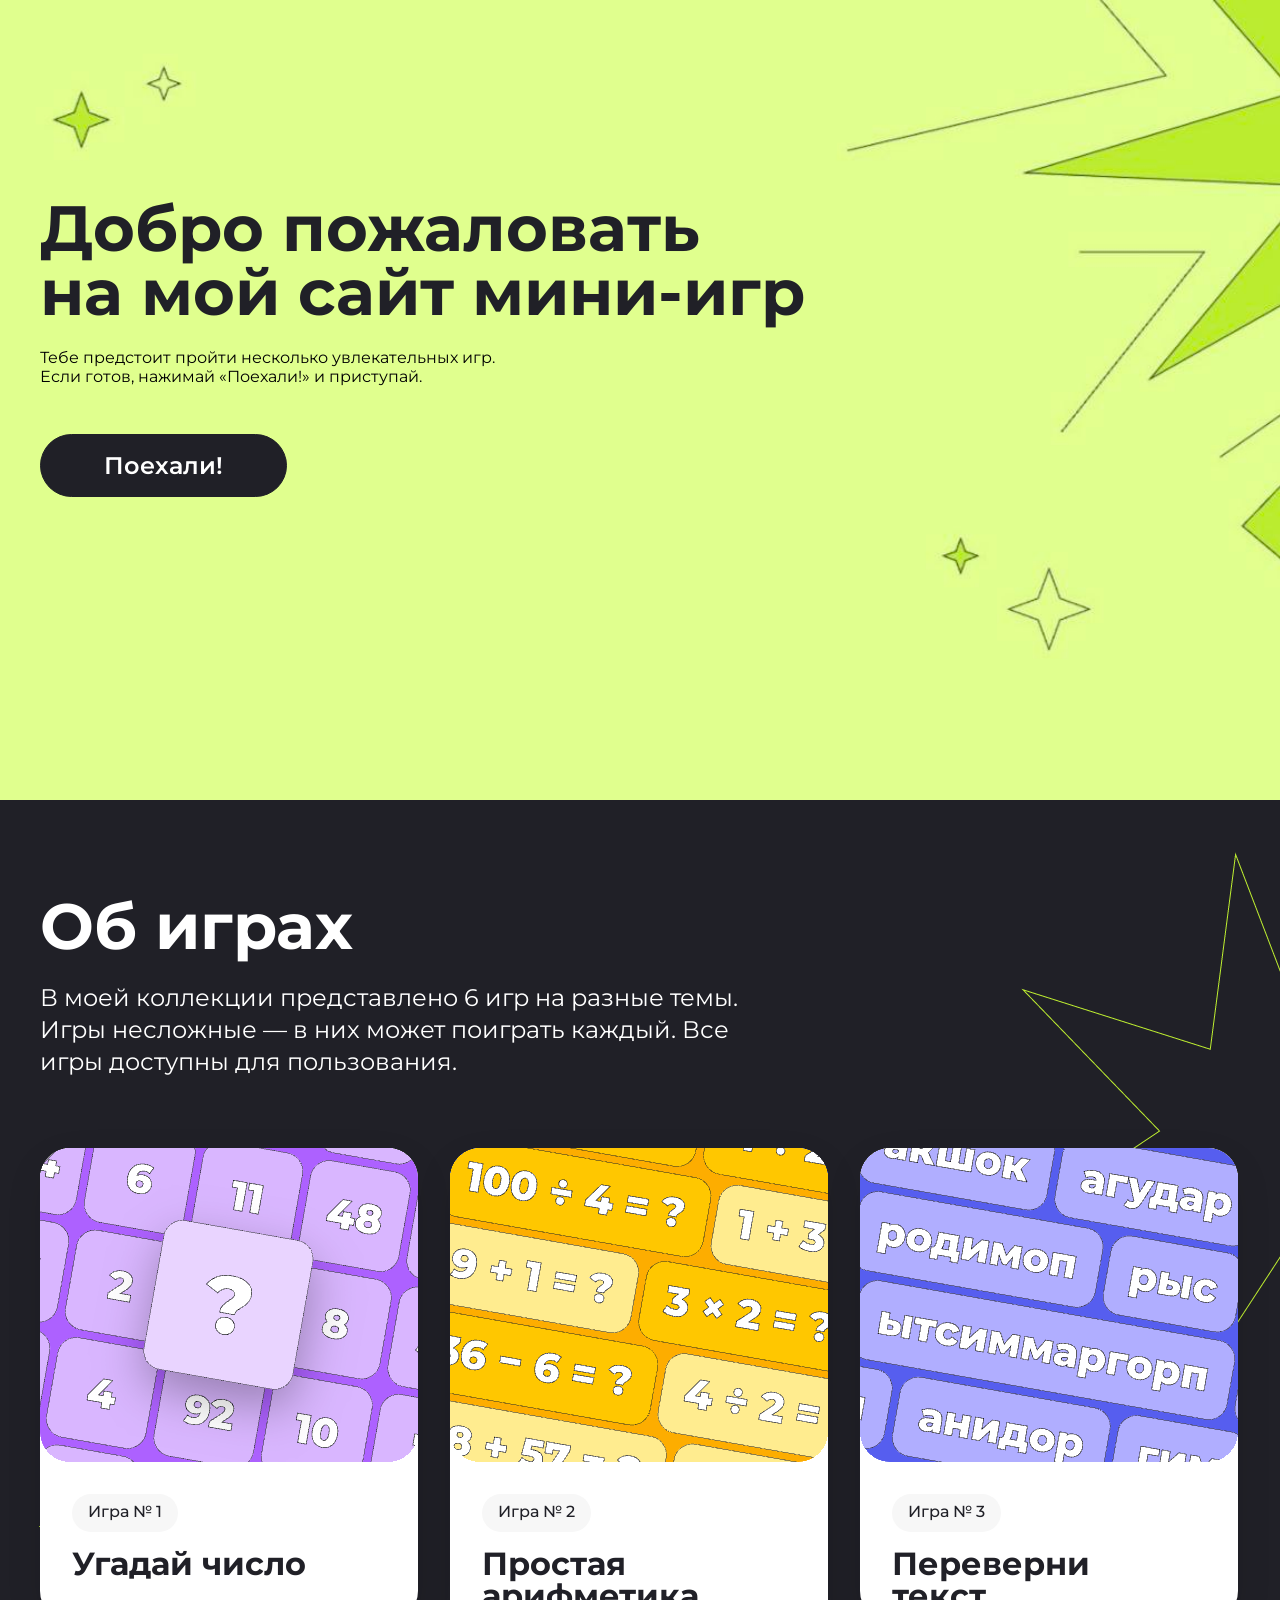
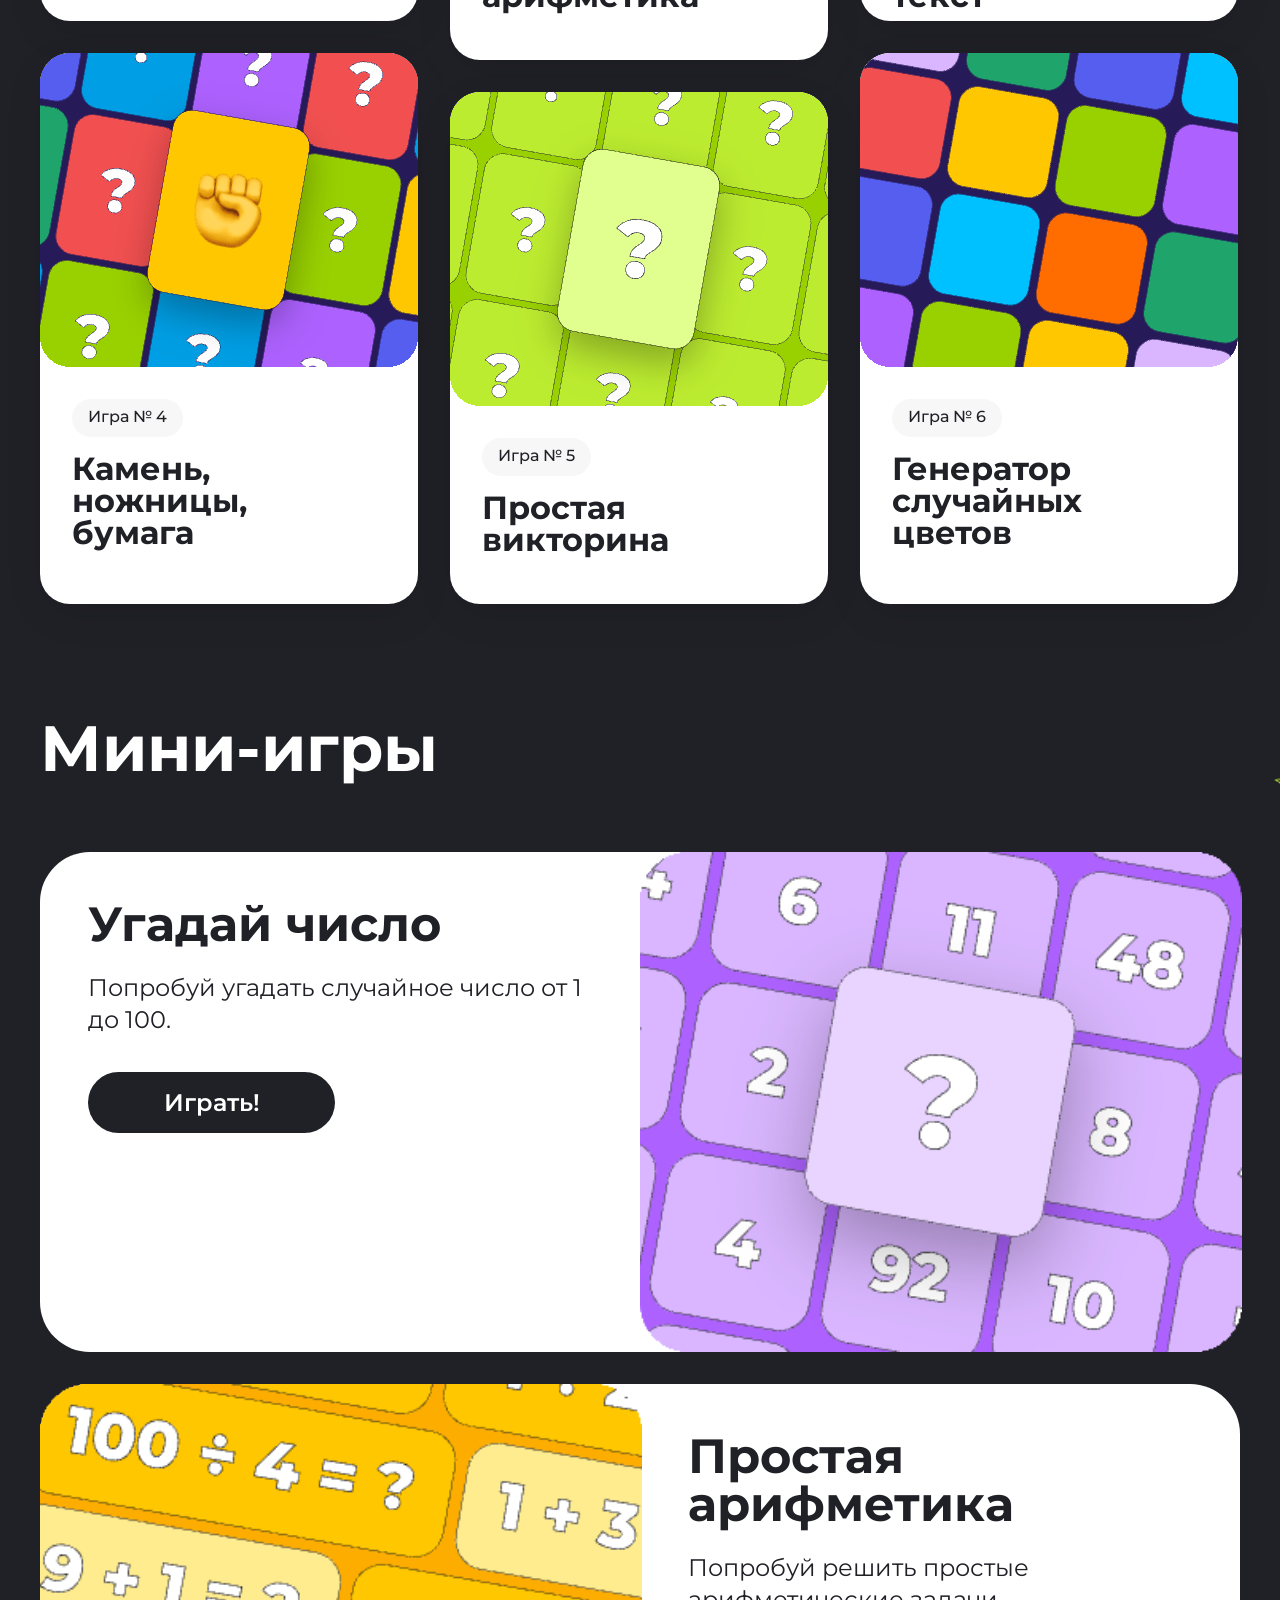
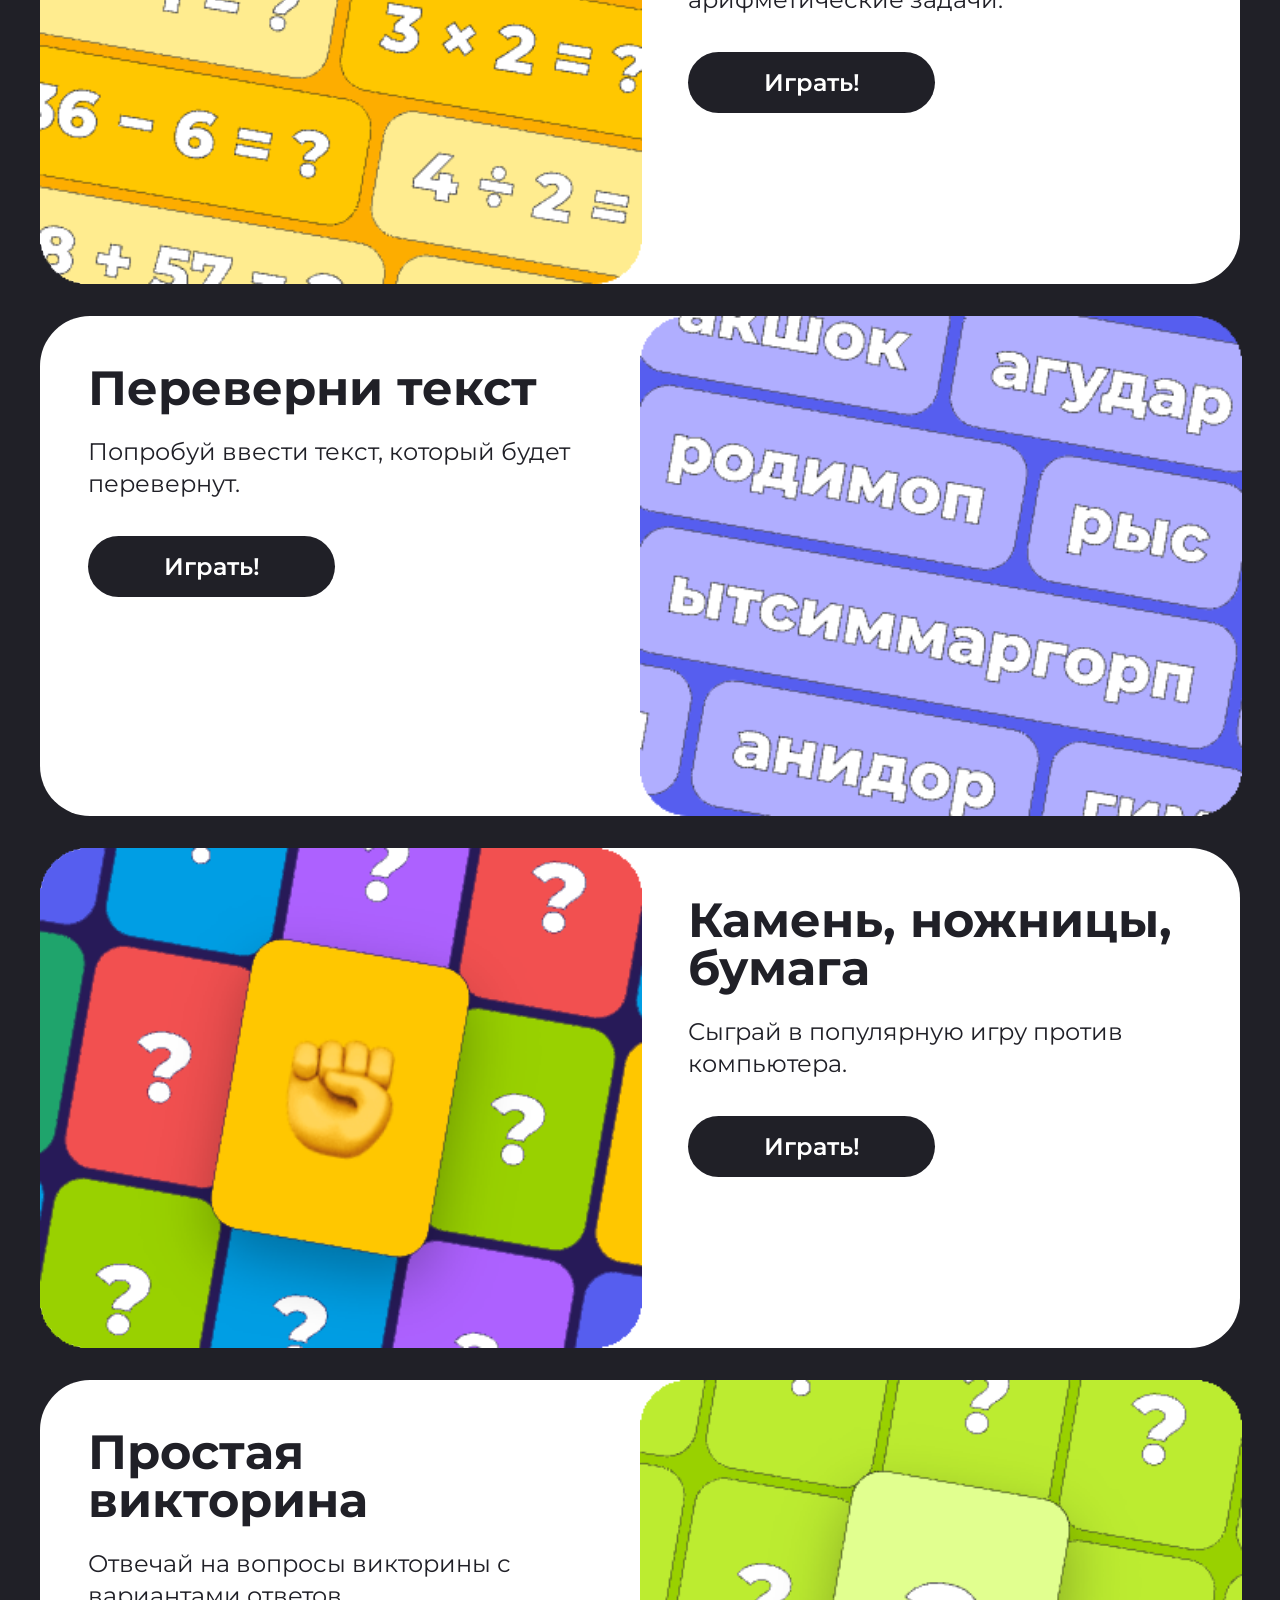
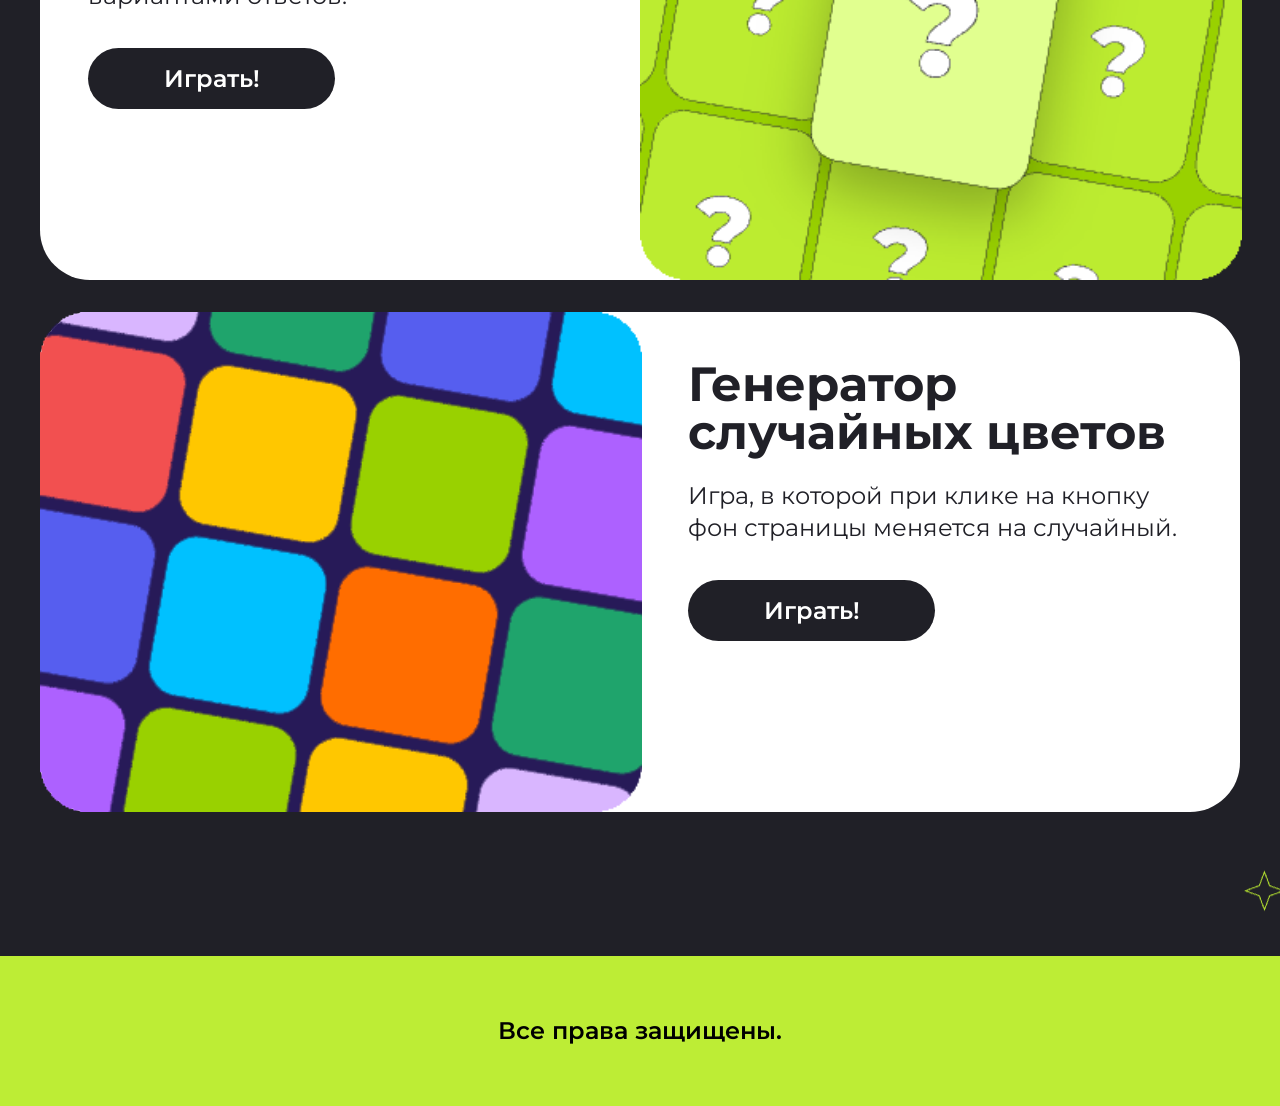
==== index.html @ f70ced98 "bug fix" ====
<!DOCTYPE html>
<html lang="en">
<head>
    <meta charset="UTF-8">
    <meta name="viewport" content="width=device-width, initial-scale=1.0">
    <title>hw-1</title>
    <link rel="stylesheet" href="style.css">
    <link rel="preconnect" href="https://fonts.googleapis.com">
    <link rel="preconnect" href="https://fonts.gstatic.com" crossorigin>
    <link href="https://fonts.googleapis.com/css2?family=Montserrat:ital,wght@0,100..900;1,100..900&display=swap" rel="stylesheet">
</head>
<body>
    <div class="top center">
        <div class="top__title-box">
            <h1 class="top__title">Добро пожаловать <br> на мой сайт мини-игр</h1>
        </div>
        <div class="top__description-box">
            <p class="top__description">Тебе предстоит пройти несколько увлекательных игр.<br> Если готов, нажимай «Поехали!» и приступай.</p>
        </div>
        <div class="top__button-box">
            <a href="#content"><button class="top__button button">Поехали!</button></a>
        </div>
    </div>
    <div class="content center" id="content">
        <div class="content__title-box">
            <h2 class="content__title">Об играх</h2>
        </div>
        <div class="content__description-box">
            <p class="content__description">В моей коллекции представлено 6 игр на разные темы. Игры несложные — в них может поиграть каждый. Все игры доступны для пользования.</p>
        </div>
        <div class="content__nav-box">
            <div class="block">
                <a href="#game-1" class="nav-card">
                    <div class="nav-card__card card-type-3">
                        <img src="./img/img-card-1.png" alt="#" class="nav-card-img">
                        <p class="nav-card__number">Игра № 1</p>
                        <h3 class="nav-card__name">Угадай число</h3>
                    </div>
                </a>
                <a href="#game-4" class="nav-card">
                    <div class="nav-card__card card-type-2">
                        <img src="./img/img-card-4.png" alt="#">
                        <p class="nav-card__number">Игра № 4</p>
                        <h3 class="nav-card__name">Камень, ножницы, бумага</h3>
                    </div>
                </a>
            </div>
            <div class="block">
                <a href="#game-2" class="nav-card">
                    <div class="nav-card__card card-type-1">
                        <img src="./img/img-card-2.png" alt="#">
                        <p class="nav-card__number">Игра № 2</p>
                        <h3 class="nav-card__name">Простая арифметика</h3>
                    </div>
                </a>
                <a href="#game-5" class="nav-card">
                    <div class="nav-card__card card-type-1">
                        <img src="./img/img-card-5.png" alt="#">
                        <p class="nav-card__number">Игра № 5</p>
                        <h3 class="nav-card__name">Простая викторина</h3>
                    </div>
                </a>
            </div>
            <div class="block">
                <a href="#game-3" class="nav-card">
                    <div class="nav-card__card card-type-3">
                        <img src="./img/img-card-3.png" alt="#">
                        <p class="nav-card__number">Игра № 3</p>
                        <h3 class="nav-card__name">Переверни текст</h3>
                    </div>
                </a>
                <a href="#game-6" class="nav-card">
                    <div class="nav-card__card card-type-2">
                        <img src="./img/img-card-6.png" alt="#">
                        <p class="nav-card__number">Игра № 6</p>
                        <h3 class="nav-card__name">Генератор случайных цветов</h3>
                    </div>
                </a>
            </div>
        </div>
    </div>
    <div class="mini-games center">
        <div class="mini-games-title-box">
            <h2 class="mini-games-title">Мини-игры</h2>
        </div>
        <div class="mini-games__list">
            <div class="game-card game-card-tipe-1" id="game-1">
                <div class="game-card__left">
                    <h3 class="game-card__title">Угадай число</h3>
                    <div class="game-card__description-box">
                        <p class="game-card__description">Попробуй угадать случайное число от 1 до 100.</p>
                    </div>
                    <button class="game-card__button">Играть!</button>
                </div>
                <div class="game-card__right">
                    <img src="./img/img-card-1.png" alt="фон" class="game-card__img">
                </div>
            </div>
            <div class="game-card game-card-tipe-2" id="game-2">
                <div class="game-card__left">
                    <h3 class="game-card__title">Простая арифметика</h3>
                    <div class="game-card__description-box">
                        <p class="game-card__description">Попробуй решить простые арифметические задачи.</p>
                    </div>
                    <button class="game-card__button">Играть!</button>
                </div>
                <div class="game-card__right">
                    <img src="./img/img-card-2.png" alt="фон" class="game-card__img">
                </div>
            </div>
            <div class="game-card game-card-tipe-1" id="game-3">
                <div class="game-card__left">
                    <h3 class="game-card__title">Переверни текст</h3>
                    <div class="game-card__description-box">
                        <p class="game-card__description">Попробуй ввести текст, который будет перевернут.</p>
                    </div>
                    <button class="game-card__button">Играть!</button>
                </div>
                <div class="game-card__right">
                    <img src="./img/img-card-3.png" alt="фон" class="game-card__img">
                </div>
            </div>
            <div class="game-card game-card-tipe-2" id="game-4">
                <div class="game-card__left">
                    <h3 class="game-card__title">Камень, ножницы, бумага</h3>
                    <div class="game-card__description-box">
                        <p class="game-card__description">Сыграй в популярную игру против компьютера.</p>
                    </div>
                    <button class="game-card__button">Играть!</button>
                </div>
                <div class="game-card__right">
                    <img src="./img/img-card-4.png" alt="фон" class="game-card__img">
                </div>
            </div>
            <div class="game-card game-card-tipe-1" id="game-5">
                <div class="game-card__left">
                    <h3 class="game-card__title">Простая викторина</h3>
                    <div class="game-card__description-box">
                        <p class="game-card__description">Отвечай на вопросы викторины с вариантами ответов.</p>
                    </div>
                    <button class="game-card__button">Играть!</button>
                </div>
                <div class="game-card__right">
                    <img src="./img/img-card-5.png" alt="фон" class="game-card__img">
                </div>
            </div>
            <div class="game-card game-card-tipe-2" id="game-6">
                <div class="game-card__left">
                    <h3 class="game-card__title">Генератор случайных цветов</h3>
                    <div class="game-card__description-box">
                        <p class="game-card__description">Игра, в которой при клике на кнопку фон страницы меняется на случайный.</p>
                    </div>
                    <button class="game-card__button">Играть!</button>
                </div>
                <div class="game-card__right">
                    <img src="./img/img-card-6.png" alt="фон" class="game-card__img">
                </div>
            </div>
        </div>
    </div>
    <div class="footer">
        <div class="footer__text-box">
            <p class="footer__text">Все права защищены.</p>
        </div>
    </div>
</body>
</html>
---- style.css ----
* {
  margin: 0;
  padding: 0;
  font-family: "Montserrat", sans-serif;
  font-optical-sizing: auto;
  font-style: normal;
  box-sizing: border-box;
}

.center {
  padding-left: calc(50% - 600px);
  padding-right: calc(50% - 600px);
}

a {
  text-decoration: none;
}

.top {
  height: 800px;
  background-image: url(./img/top-bcg.jpg);
  margin-top: 0;
  background-repeat: no-repeat;
  background-size: cover;
}

.top__title-box {
  padding-top: 196px;
}

.top__title {
  color: rgb(32, 32, 39);
  font-size: 64px;
  font-weight: 700;
  line-height: 100%;
  letter-spacing: 0px;
  text-align: left;
}

.top__description-box {
  padding-top: 24px;
  padding-bottom: 48px;
}

S .top__description {
  color: rgb(32, 32, 39);
  font-size: 24px;
  font-weight: 700;
  line-height: 32px;
  letter-spacing: 0px;
  text-align: left;
}

.button {
  border: 1px solid rgb(32, 32, 39);
  border-radius: 60px;
  background: rgb(32, 32, 39);
  color: rgb(255, 255, 255);
  font-size: 24px;
  font-weight: 600;
  line-height: 29px;
  letter-spacing: 0%;
  text-align: center;
  padding: 16px 28px 16px 28px;
  width: 247px;
}

.content {
  height: 1470px;
  background: url(./img/content-bcg.png);
  background-repeat: no-repeat;
  background-size: cover;
}

.content__title-box {
  padding-top: 94px;
  padding-bottom: 24px;
}

.content__title {
  color: rgb(255, 255, 255);
  font-size: 64px;
  font-weight: 700;
  line-height: 100%;
  letter-spacing: 0px;
  text-align: left;
}

.content__description-box {
  padding-bottom: 70px;
  max-width: 740px;
}

.content__description {
  color: rgb(255, 255, 255);
  font-size: 24px;
  font-weight: 400;
  line-height: 32px;
  letter-spacing: 0px;
  text-align: left;
}

.content__nav-box {
  display: flex;
  gap: 32px;
  flex-wrap: wrap;
}

.block {
  display: flex;
  flex-direction: column;
  gap: 32px;
}

.nav-card__card {
  width: 378px;
  border: 1px 1px 1px solid #000;
  border-radius: 30px;
  box-shadow: 0px 12.6122951508px 42.2511901855px -7.57px rgba(0, 0, 0, 0.13);
  background: rgb(255, 255, 255);
  display: flex;
  flex-direction: column;
  justify-content: flex-start;
  align-items: flex-start;
}

.nav-card__number {
  color: rgb(32, 32, 39);
  font-size: 16px;
  font-weight: 500;
  line-height: 20px;
  letter-spacing: 0px;
  text-align: left;
  display: flex;
  flex-direction: row;
  justify-content: flex-start;
  align-items: center;
  padding: 8px 16px 10px 16px;
  border-radius: 52.58px;
  background: rgb(247, 247, 247);
  margin-top: 32px;
  margin-left: 32px;
  margin-bottom: 16px;
}

.nav-card__name {
  color: rgb(32, 32, 39);
  font-size: 32px;
  font-weight: 700;
  line-height: 100%;
  letter-spacing: 0px;
  text-align: left;
  margin-left: 32px;
  width: 250px;
}

.card-type-1 {
  height: 512px;
}

.card-type-2 {
  height: 551px;
}

.card-type-3 {
  height: 473px;
}

.mini-games {
  background-image: url(./img/mini-games-bcg.png);
  background-repeat: no-repeat;
  background-size: cover;
  padding-top: 46px;
  padding-bottom: 144px;
}

.mini-games-title-box {
  margin-bottom: 72px;
}

.mini-games-title {
  color: rgb(255, 255, 255);
  font-size: 64px;
  font-weight: 700;
  line-height: 100%;
  letter-spacing: 0px;
  text-align: left;
}

.mini-games__list {
  display: flex;
  flex-direction: column;
  gap: 32px;
}

.game-card {
  height: 500px;
  background-color: rgb(255, 255, 255);
  border-radius: 50px;
}

.game-card-tipe-1 {
  display: flex;
  flex-direction: row;
  justify-content: space-between;
}

.game-card-tipe-2 {
  display: flex;
  flex-direction: row-reverse;
  justify-content: space-between;
}

.game-card__img {
  height: 100%;
}

.game-card__left {
  padding-left: 48px;
  padding-top: 48px;
  padding-right: 48px;
}

.game-card__right {
  width: 50%;
}

.game-card__title {
  color: rgb(32, 32, 39);
  font-size: 48px;
  font-weight: 700;
  line-height: 100%;
  letter-spacing: 0px;
  text-align: left;
}

.game-card__description {
  color: rgb(32, 32, 39);
  font-size: 24px;
  font-weight: 400;
  line-height: 32px;
  letter-spacing: 0px;
  text-align: left;
}

.game-card__button {
  display: flex;
  flex-direction: row;
  justify-content: center;
  align-items: center;
  gap: 10;
  padding: 16px 28px 16px 28px;
  color: rgb(255, 255, 255);
  font-size: 24px;
  font-weight: 600;
  line-height: 29px;
  letter-spacing: 0%;
  text-align: center;
  background: rgb(32, 32, 39);
  border: none;
  border-radius: 60px;
  width: 247px;
}

.game-card__description-box {
  margin-top: 24px;
  margin-bottom: 36px;
}

.footer {
  height: 150px;
  width: 100%;
  background: rgb(189, 237, 53);
  text-align: center;
  display: flex;
  flex-direction: row;
  align-items: center;
  justify-content: center;
}

.footer__text {
  color: rgb(0, 0, 0);
  font-size: 24px;
  font-weight: 600;
  line-height: 100%;
  letter-spacing: 0px;
  text-align: center;
}

@media (max-width: 1200px) {
  .content {
    display: none;
  }
  .game-card__right {
    width: 100%;
  }
  .game-card-tipe-1 {
    display: flex;
    flex-direction: column-reverse;
  }
  .game-card-tipe-2 {
    display: flex;
    flex-direction: column-reverse;
  }
  .game-card__img {
    height: auto;
  }
}
@media (max-width: 1024px) {
  .center {
    padding-left: 4.2%;
    padding-right: 4.2%;
  }
}
@media (max-width: 1200px) {
  .center {
    width: 100%;
    padding-left: 4.2%;
    padding-right: 4.2%;
  }
  .top {
    height: 700px;
  }
  .top__title {
    font-size: 40px;
    text-align: center;
  }
  .top__description {
    font-size: 16px;
    text-align: center;
  }
  .top__button {
    width: 285px;
    font-size: 16px;
    margin-left: calc(50% - 142.5px);
  }
  .content {
    display: none;
  }
  .mini-games {
    padding-top: 48px;
    display: flex;
    flex-direction: column;
    align-content: center;
    flex-wrap: wrap;
  }
  .mini-games-title {
    font-size: 40px;
  }
  .game-card {
    height: auto;
    justify-content: flex-end;
    max-width: 343px;
  }
  .game-card__title {
    font-size: 32px;
  }
  .game-card__description {
    font-size: 16px;
    font-weight: 400;
    line-height: 100%;
    letter-spacing: 0px;
  }
  .game-card__description-box {
    margin-top: 16px;
    margin-bottom: 32px;
  }
  .game-card__img {
    width: 100%;
  }
  .game-card__left {
    padding-top: 29px;
    padding-left: 29px;
    padding-right: 29px;
  }
  .game-card__button {
    width: 285px;
    height: 55px;
    display: flex;
    flex-direction: row;
    justify-content: center;
    align-items: center;
    gap: 10;
    padding: 16px 28px 16px 28px;
    font-size: 16px;
    font-weight: 600;
    line-height: 20px;
    letter-spacing: 0%;
    text-align: center;
    margin-bottom: 32px;
  }
  .game-card__right {
    width: 100%;
  }
  .game-card-tipe-1 {
    display: flex;
    flex-direction: column-reverse;
  }
  .game-card-tipe-2 {
    display: flex;
    flex-direction: column-reverse;
  }
  .footer {
    height: 100px;
  }
}/*# sourceMappingURL=style.css.map */
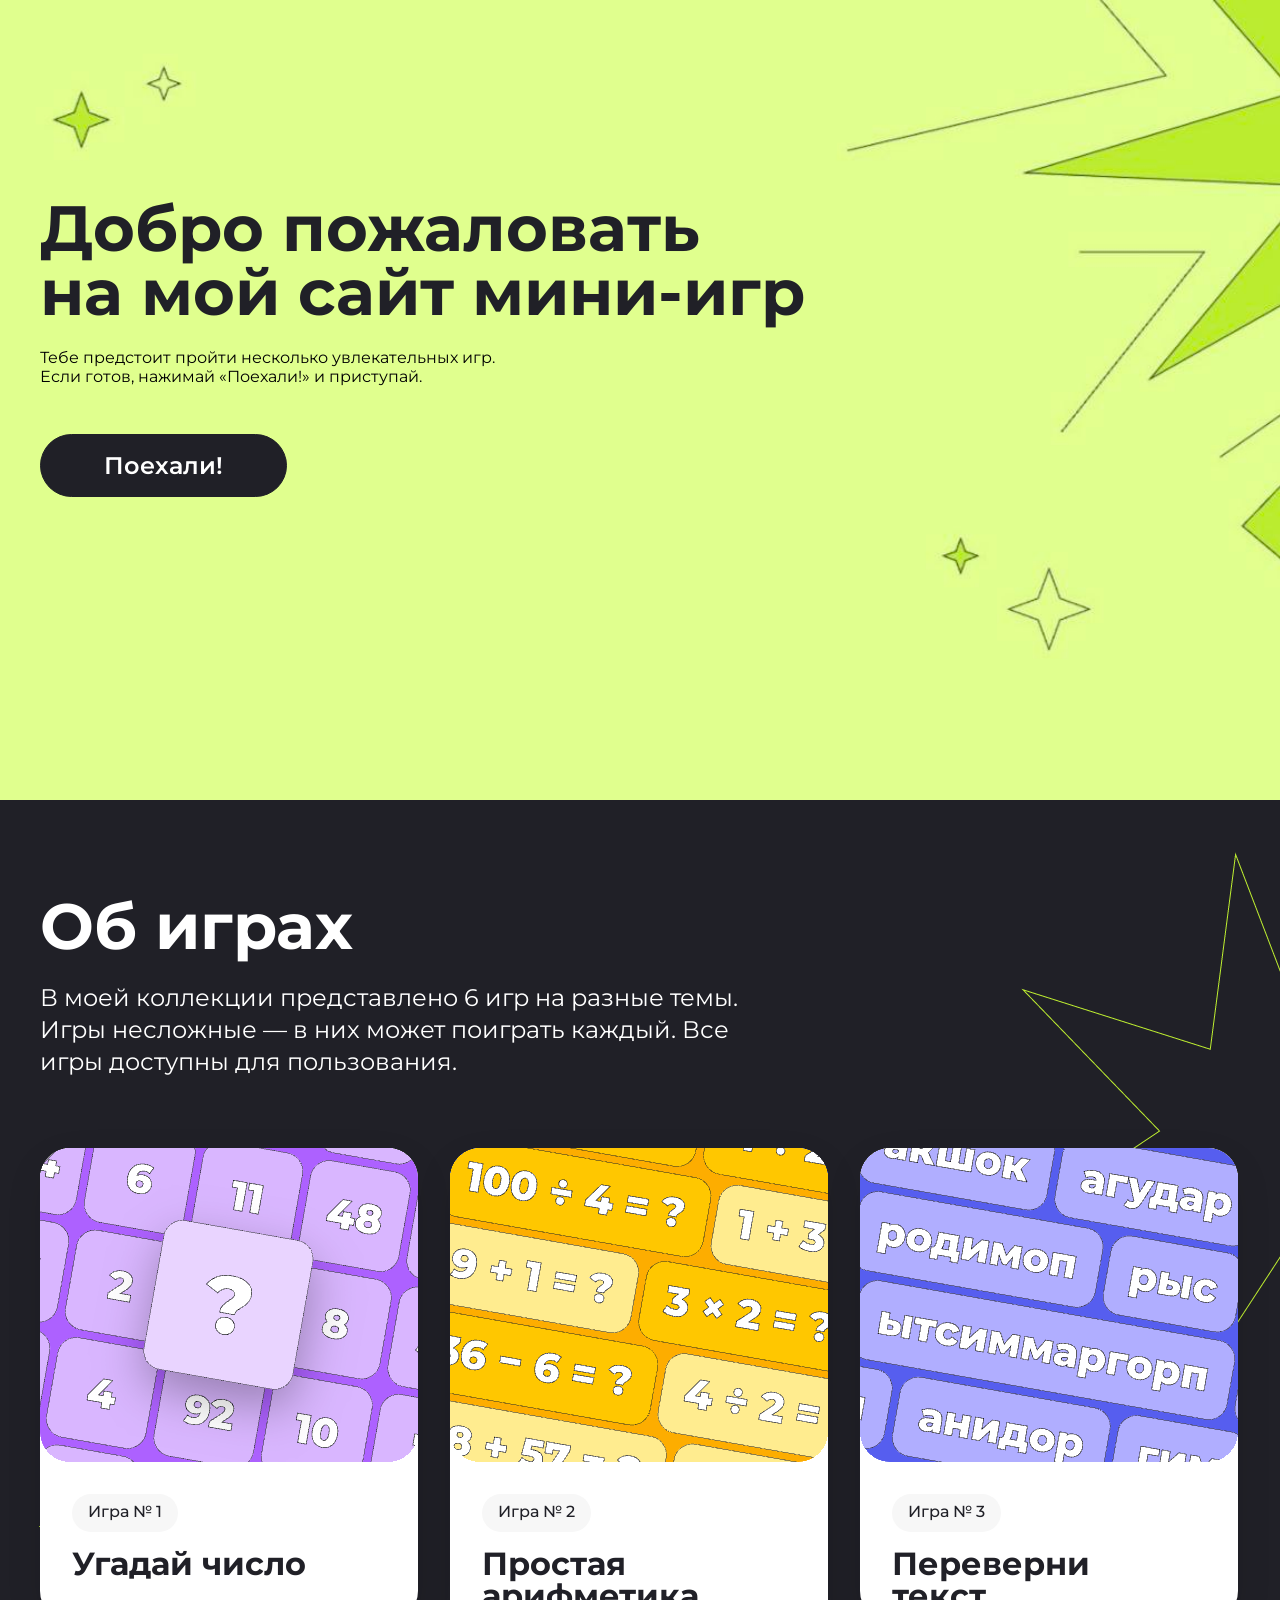
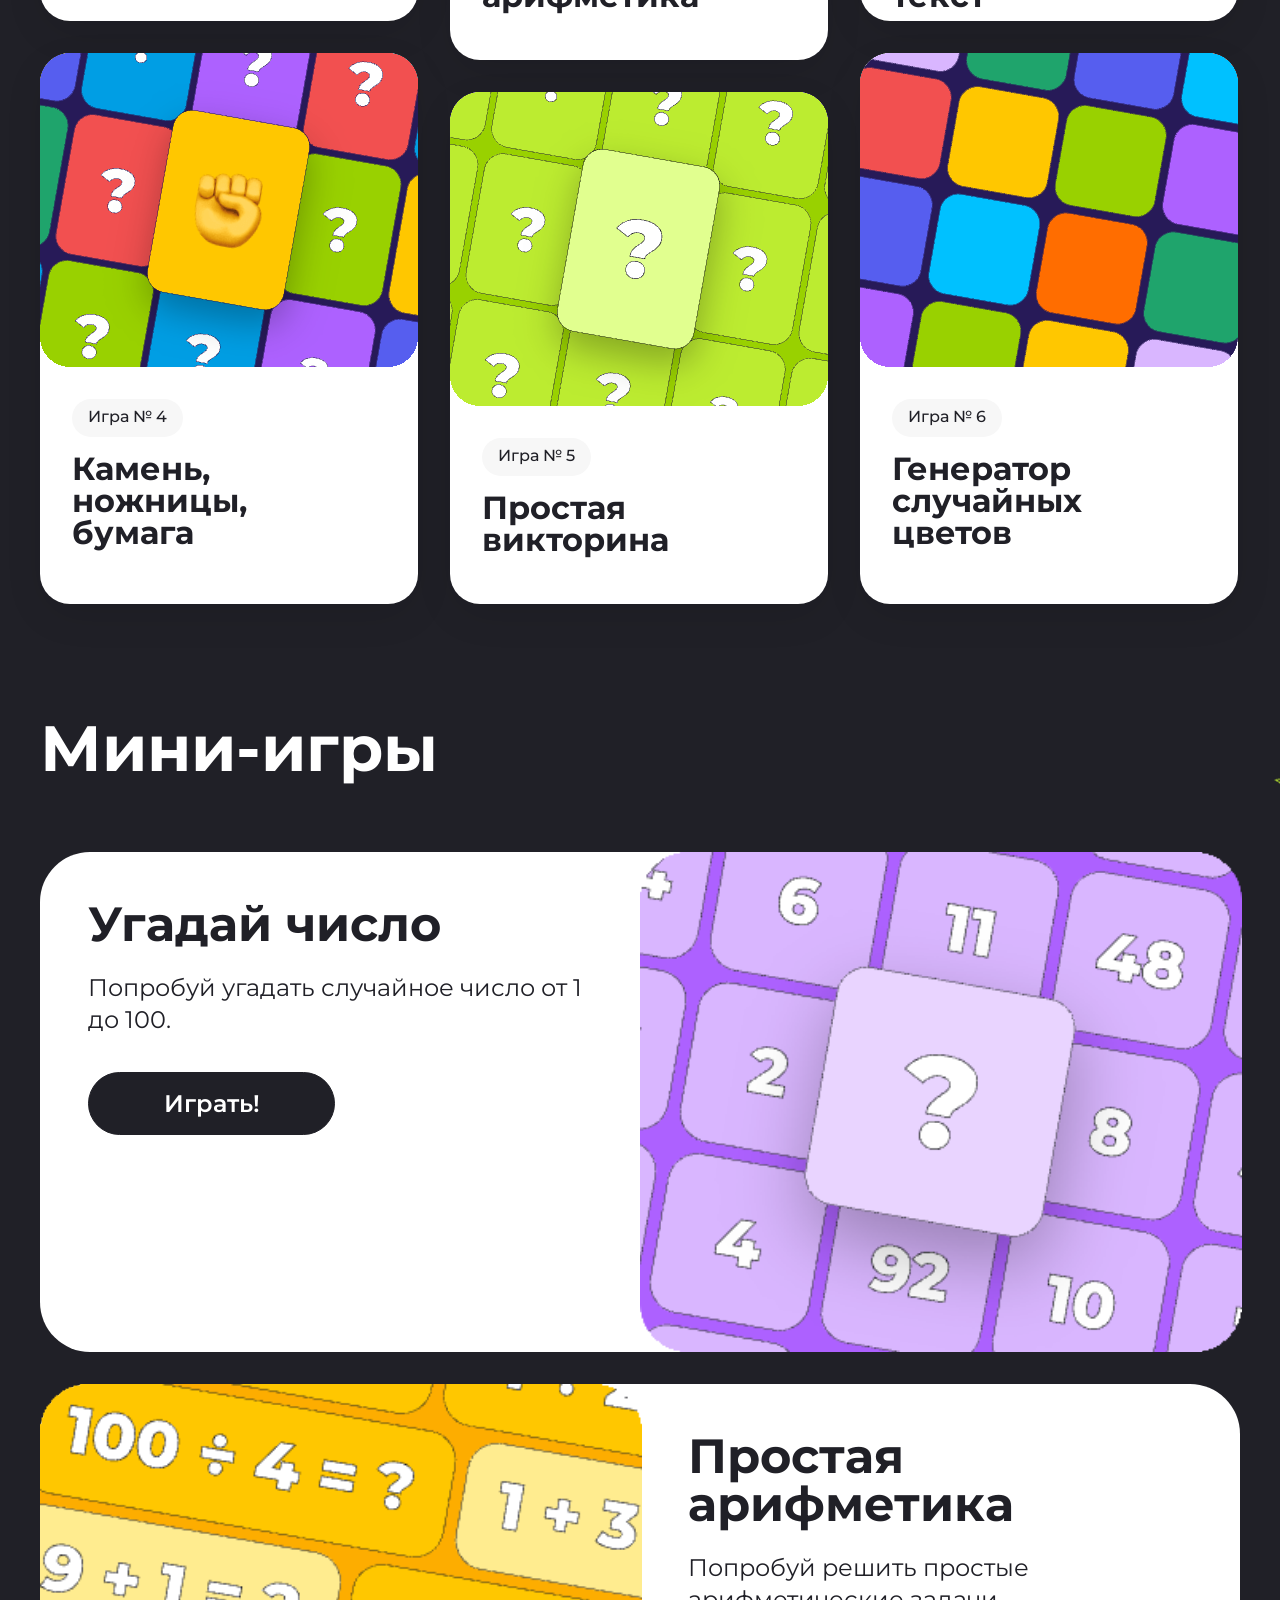
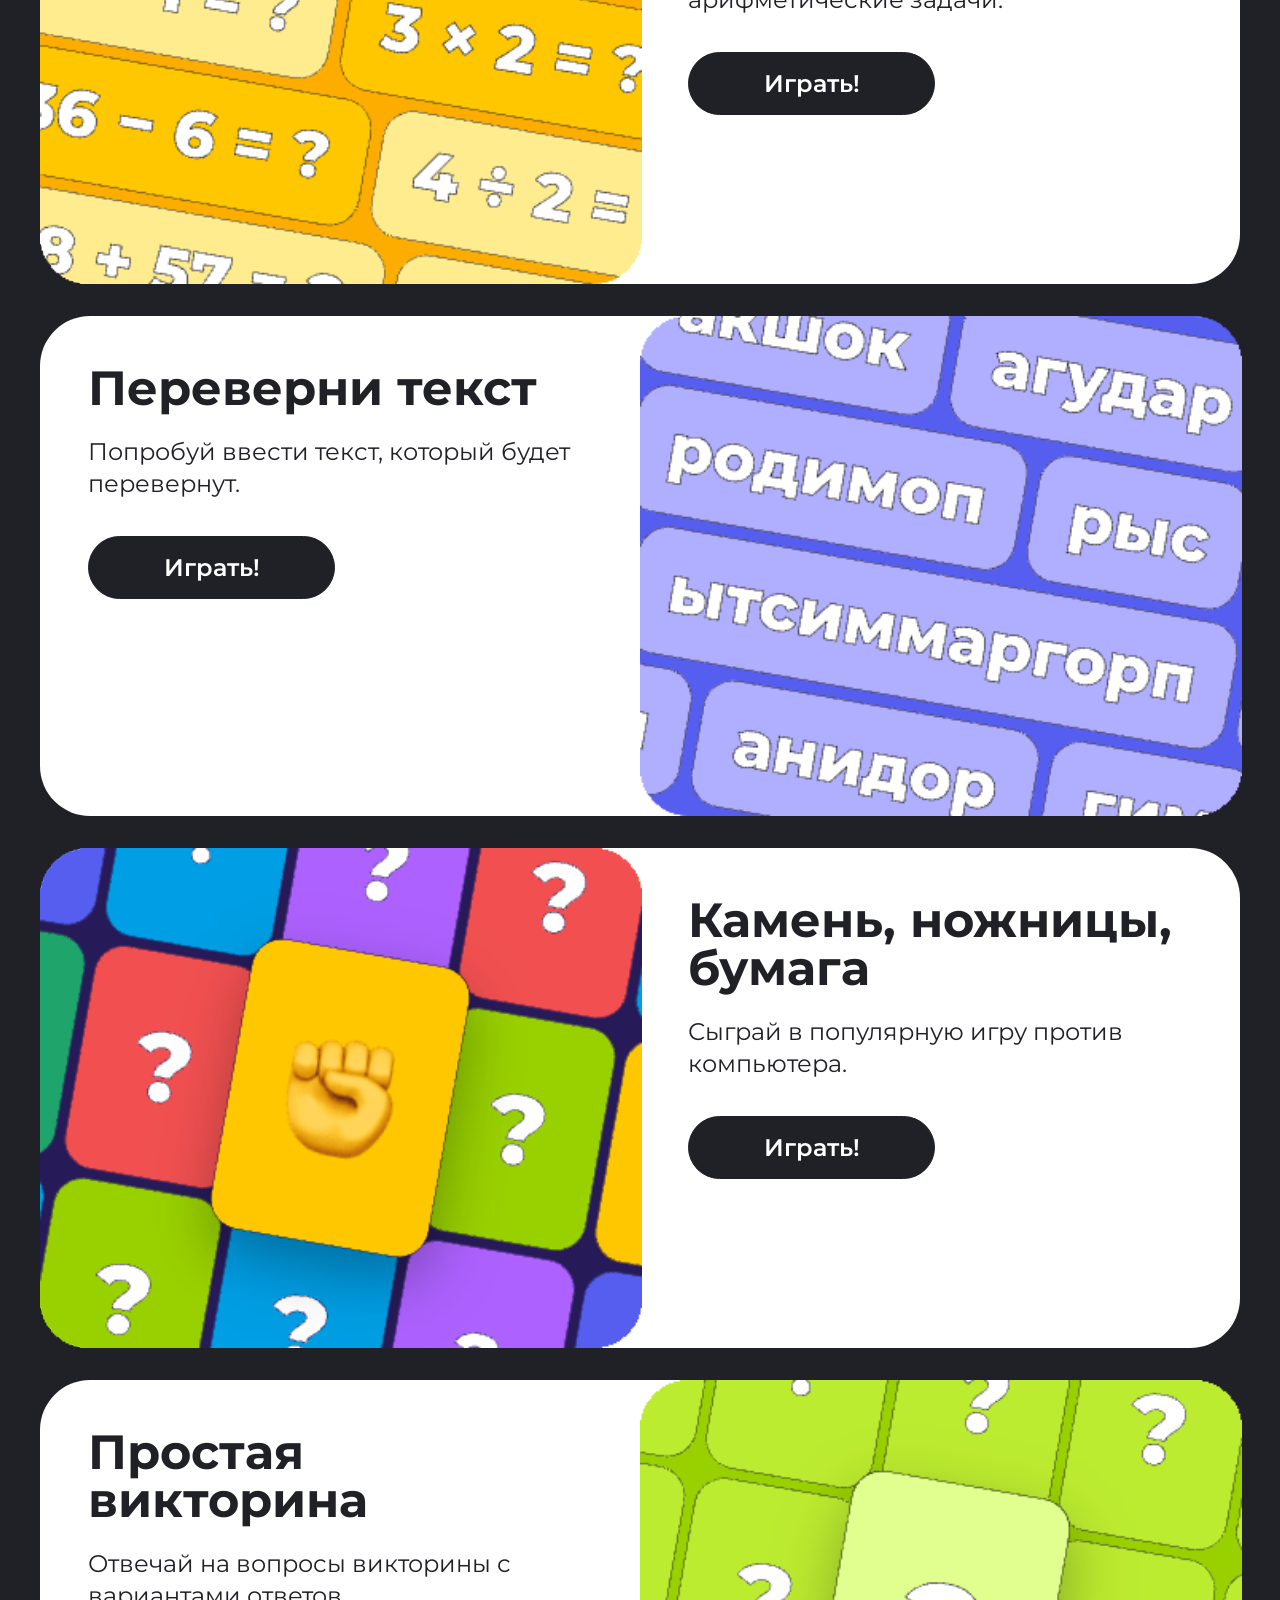
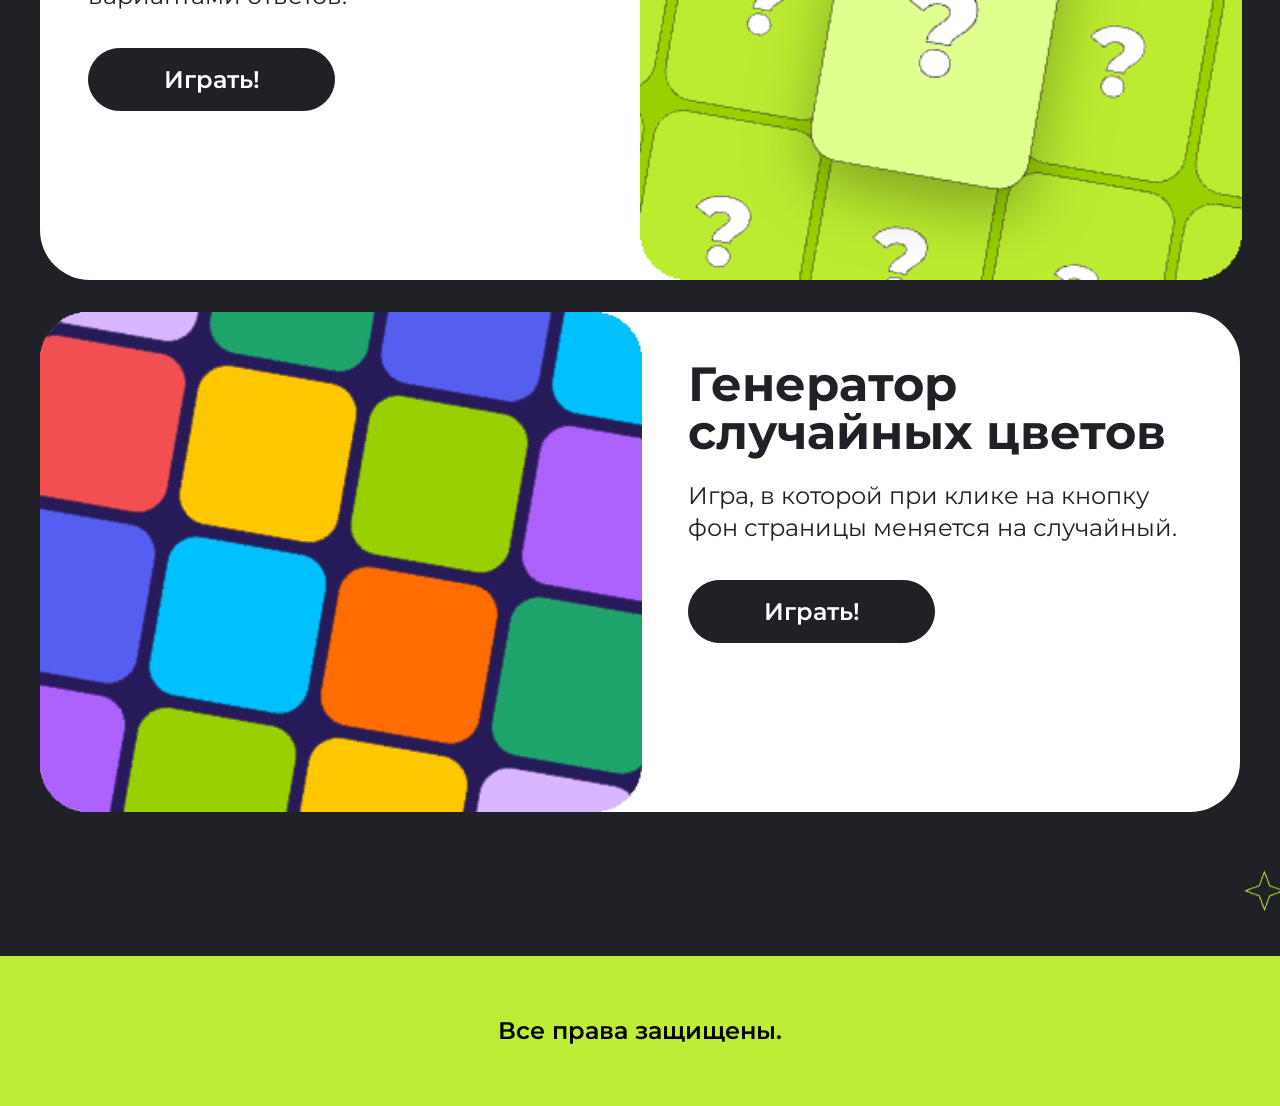
==== commit 6cca8b51: "hover effects added, first game made, bug fixes, hw-5.js" ====
--- a/index.html
+++ b/index.html
@@ -90,7 +90,7 @@
                     <div class="game-card__description-box">
                         <p class="game-card__description">Попробуй угадать случайное число от 1 до 100.</p>
                     </div>
-                    <button class="game-card__button">Играть!</button>
+                        <button class="game-card__button button" id="FirstGame">Играть!</button>
                 </div>
                 <div class="game-card__right">
                     <img src="./img/img-card-1.png" alt="фон" class="game-card__img">
@@ -102,7 +102,7 @@
                     <div class="game-card__description-box">
                         <p class="game-card__description">Попробуй решить простые арифметические задачи.</p>
                     </div>
-                    <button class="game-card__button">Играть!</button>
+                    <button class="game-card__button button">Играть!</button>
                 </div>
                 <div class="game-card__right">
                     <img src="./img/img-card-2.png" alt="фон" class="game-card__img">
@@ -114,7 +114,7 @@
                     <div class="game-card__description-box">
                         <p class="game-card__description">Попробуй ввести текст, который будет перевернут.</p>
                     </div>
-                    <button class="game-card__button">Играть!</button>
+                    <button class="game-card__button button">Играть!</button>
                 </div>
                 <div class="game-card__right">
                     <img src="./img/img-card-3.png" alt="фон" class="game-card__img">
@@ -126,7 +126,7 @@
                     <div class="game-card__description-box">
                         <p class="game-card__description">Сыграй в популярную игру против компьютера.</p>
                     </div>
-                    <button class="game-card__button">Играть!</button>
+                    <button class="game-card__button button">Играть!</button>
                 </div>
                 <div class="game-card__right">
                     <img src="./img/img-card-4.png" alt="фон" class="game-card__img">
@@ -138,7 +138,7 @@
                     <div class="game-card__description-box">
                         <p class="game-card__description">Отвечай на вопросы викторины с вариантами ответов.</p>
                     </div>
-                    <button class="game-card__button">Играть!</button>
+                    <button class="game-card__button button">Играть!</button>
                 </div>
                 <div class="game-card__right">
                     <img src="./img/img-card-5.png" alt="фон" class="game-card__img">
@@ -150,7 +150,7 @@
                     <div class="game-card__description-box">
                         <p class="game-card__description">Игра, в которой при клике на кнопку фон страницы меняется на случайный.</p>
                     </div>
-                    <button class="game-card__button">Играть!</button>
+                    <button class="game-card__button button">Играть!</button>
                 </div>
                 <div class="game-card__right">
                     <img src="./img/img-card-6.png" alt="фон" class="game-card__img">
@@ -163,5 +163,6 @@
             <p class="footer__text">Все права защищены.</p>
         </div>
     </div>
+    <script src="games.js"></script>
 </body>
 </html>
--- a/style.css
+++ b/style.css
@@ -257,7 +257,6 @@
   letter-spacing: 0%;
   text-align: center;
   background: rgb(32, 32, 39);
-  border: none;
   border-radius: 60px;
   width: 247px;
 }
@@ -403,4 +402,25 @@
   .footer {
     height: 100px;
   }
+}
+.button:hover {
+  background: rgb(255, 255, 255);
+  color: rgb(0, 0, 0);
+  transition: all 1s ease-in-out;
+}
+
+.nav-card__card:hover {
+  transform: scale(1.1);
+  transition: all 1s ease-in-out;
+}
+
+@media (max-width: 765px) {
+  .button:hover {
+    transition: none;
+    background: rgb(32, 32, 39);
+    color: rgb(255, 255, 255);
+  }
+  .nav-card__card:hover {
+    transform: none;
+  }
 }/*# sourceMappingURL=style.css.map */
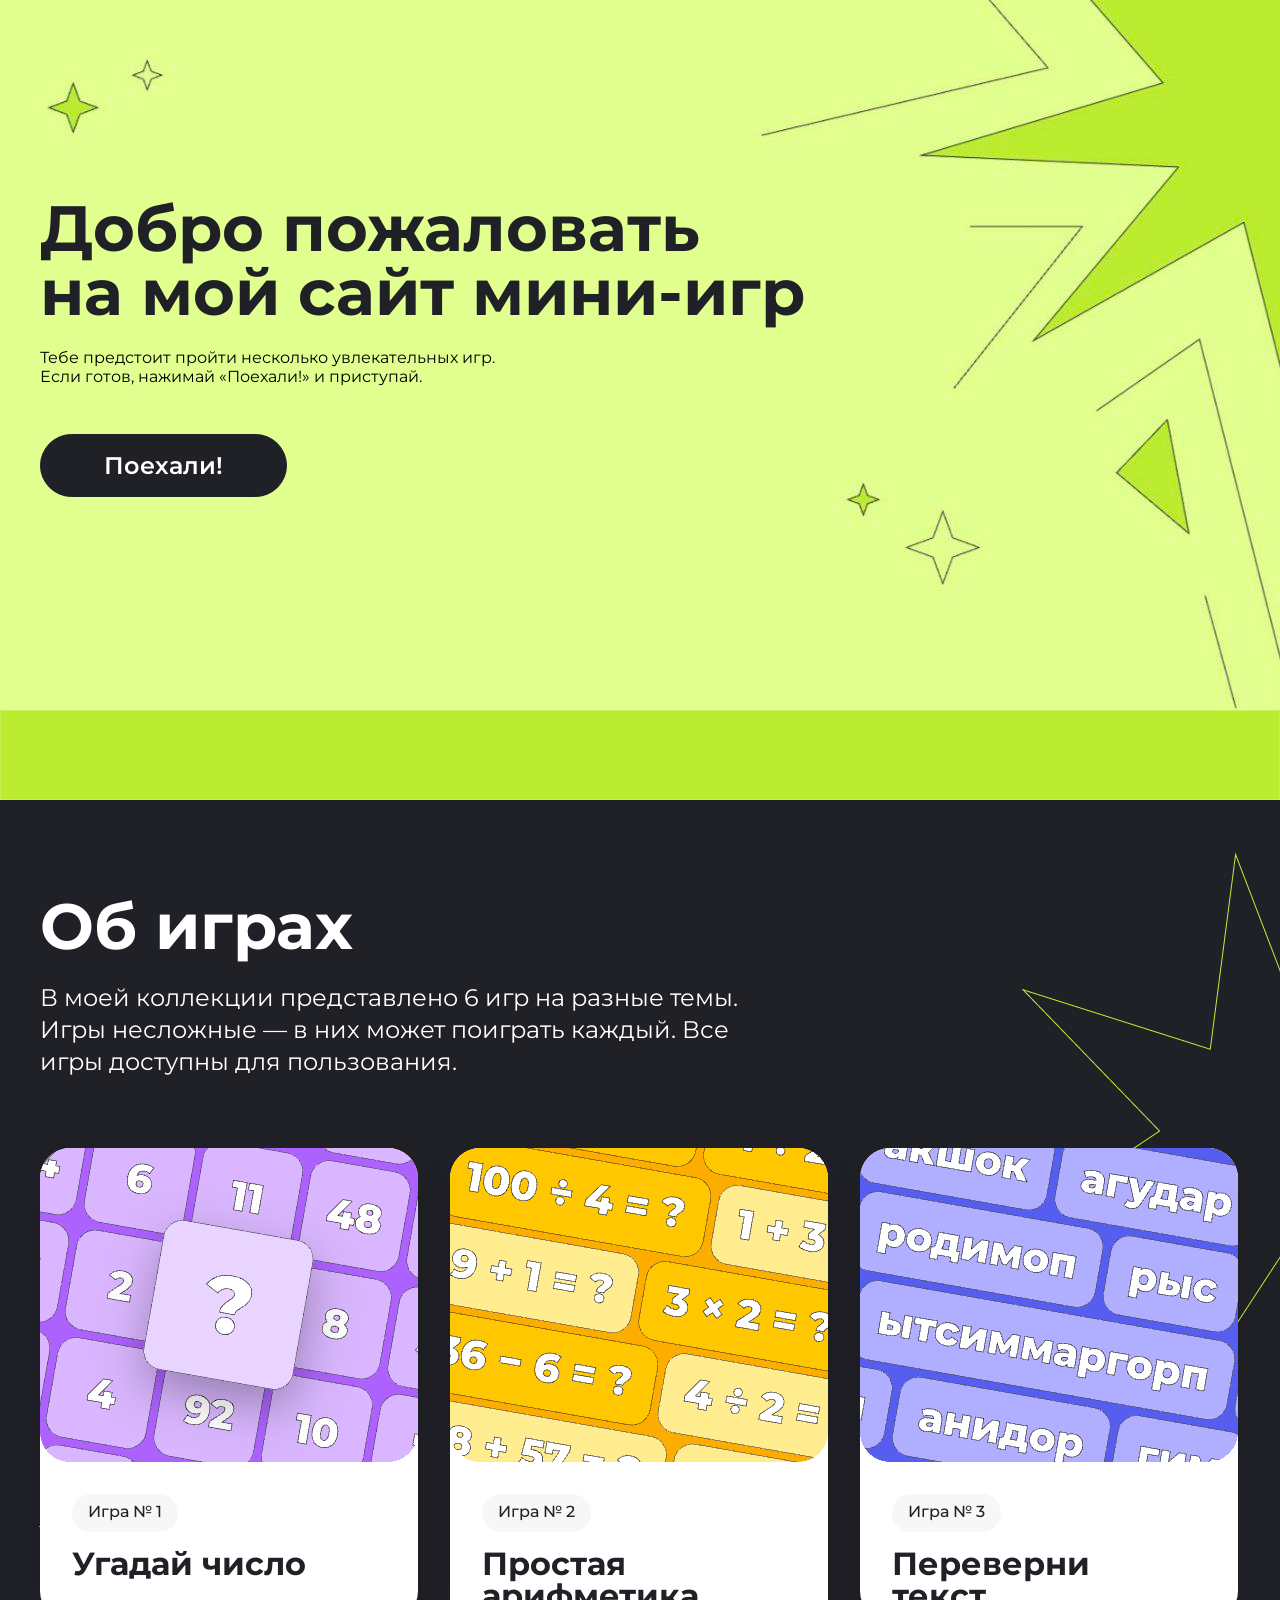
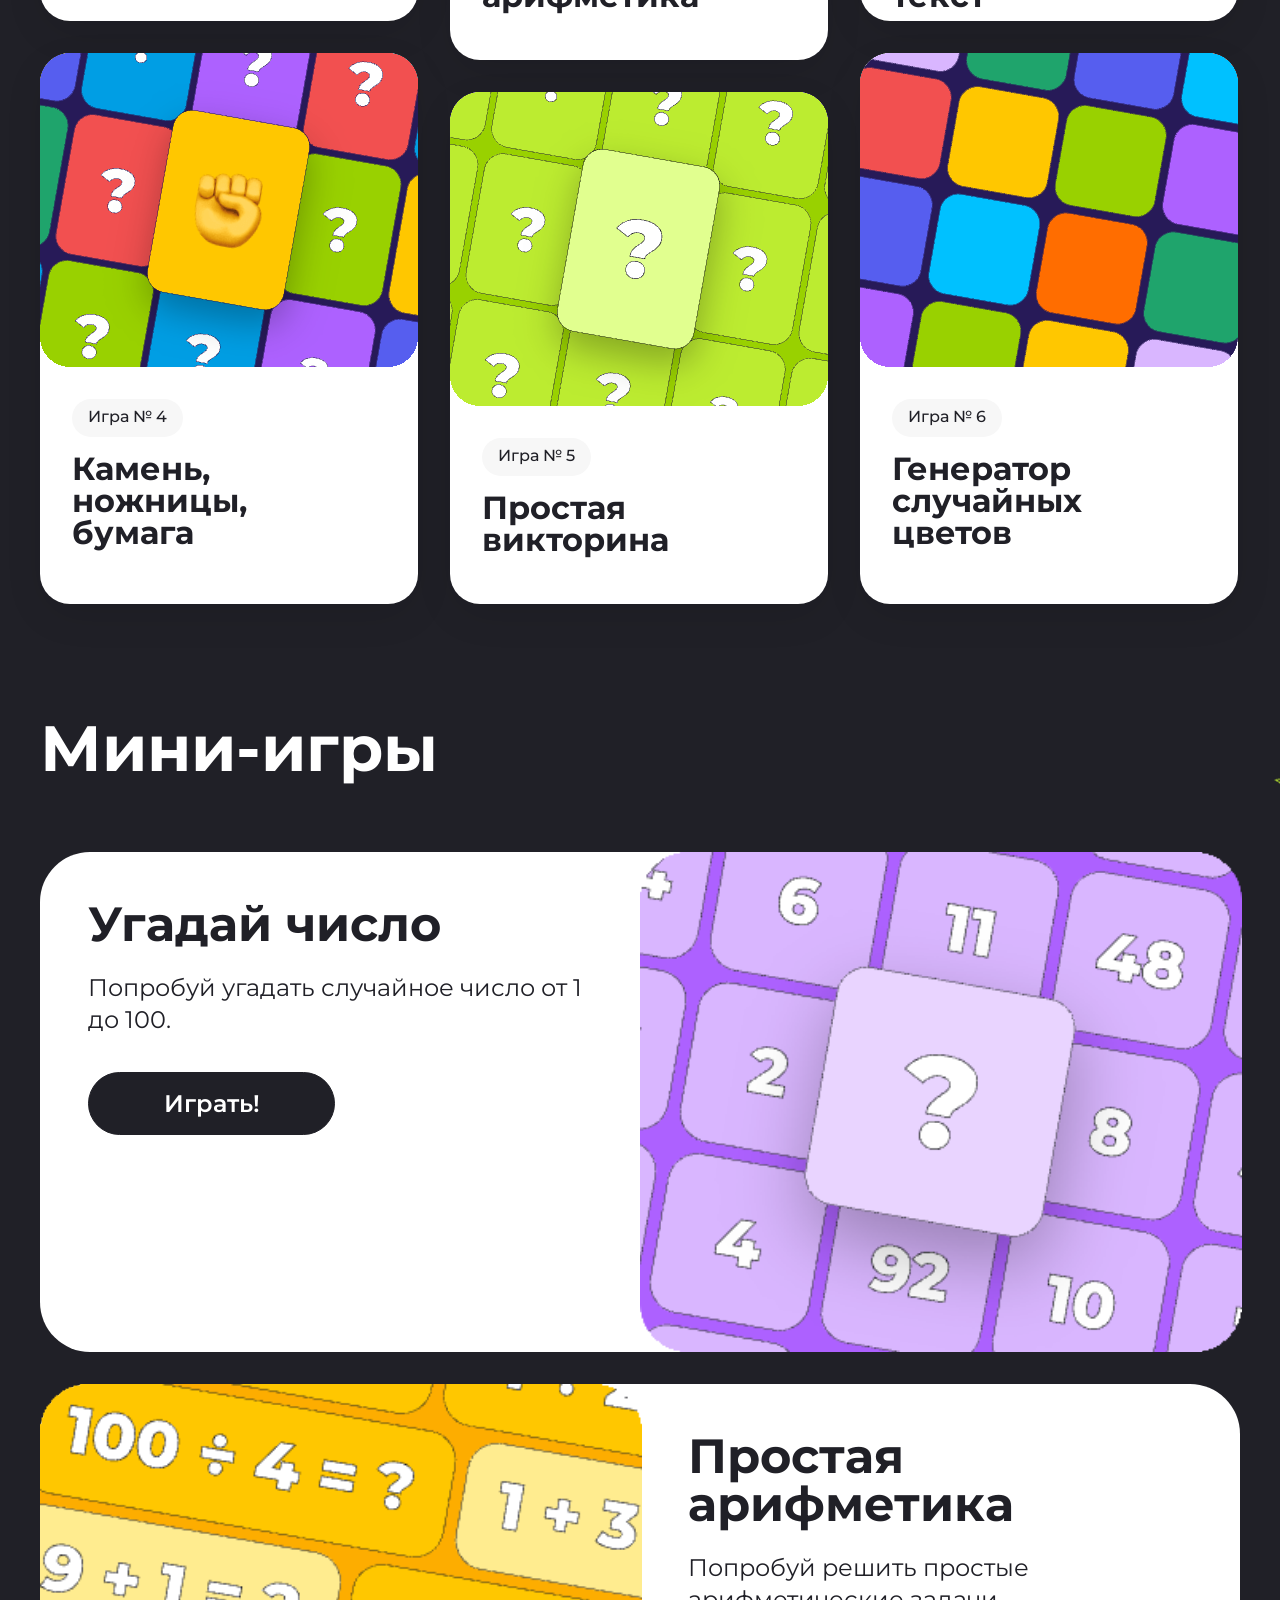
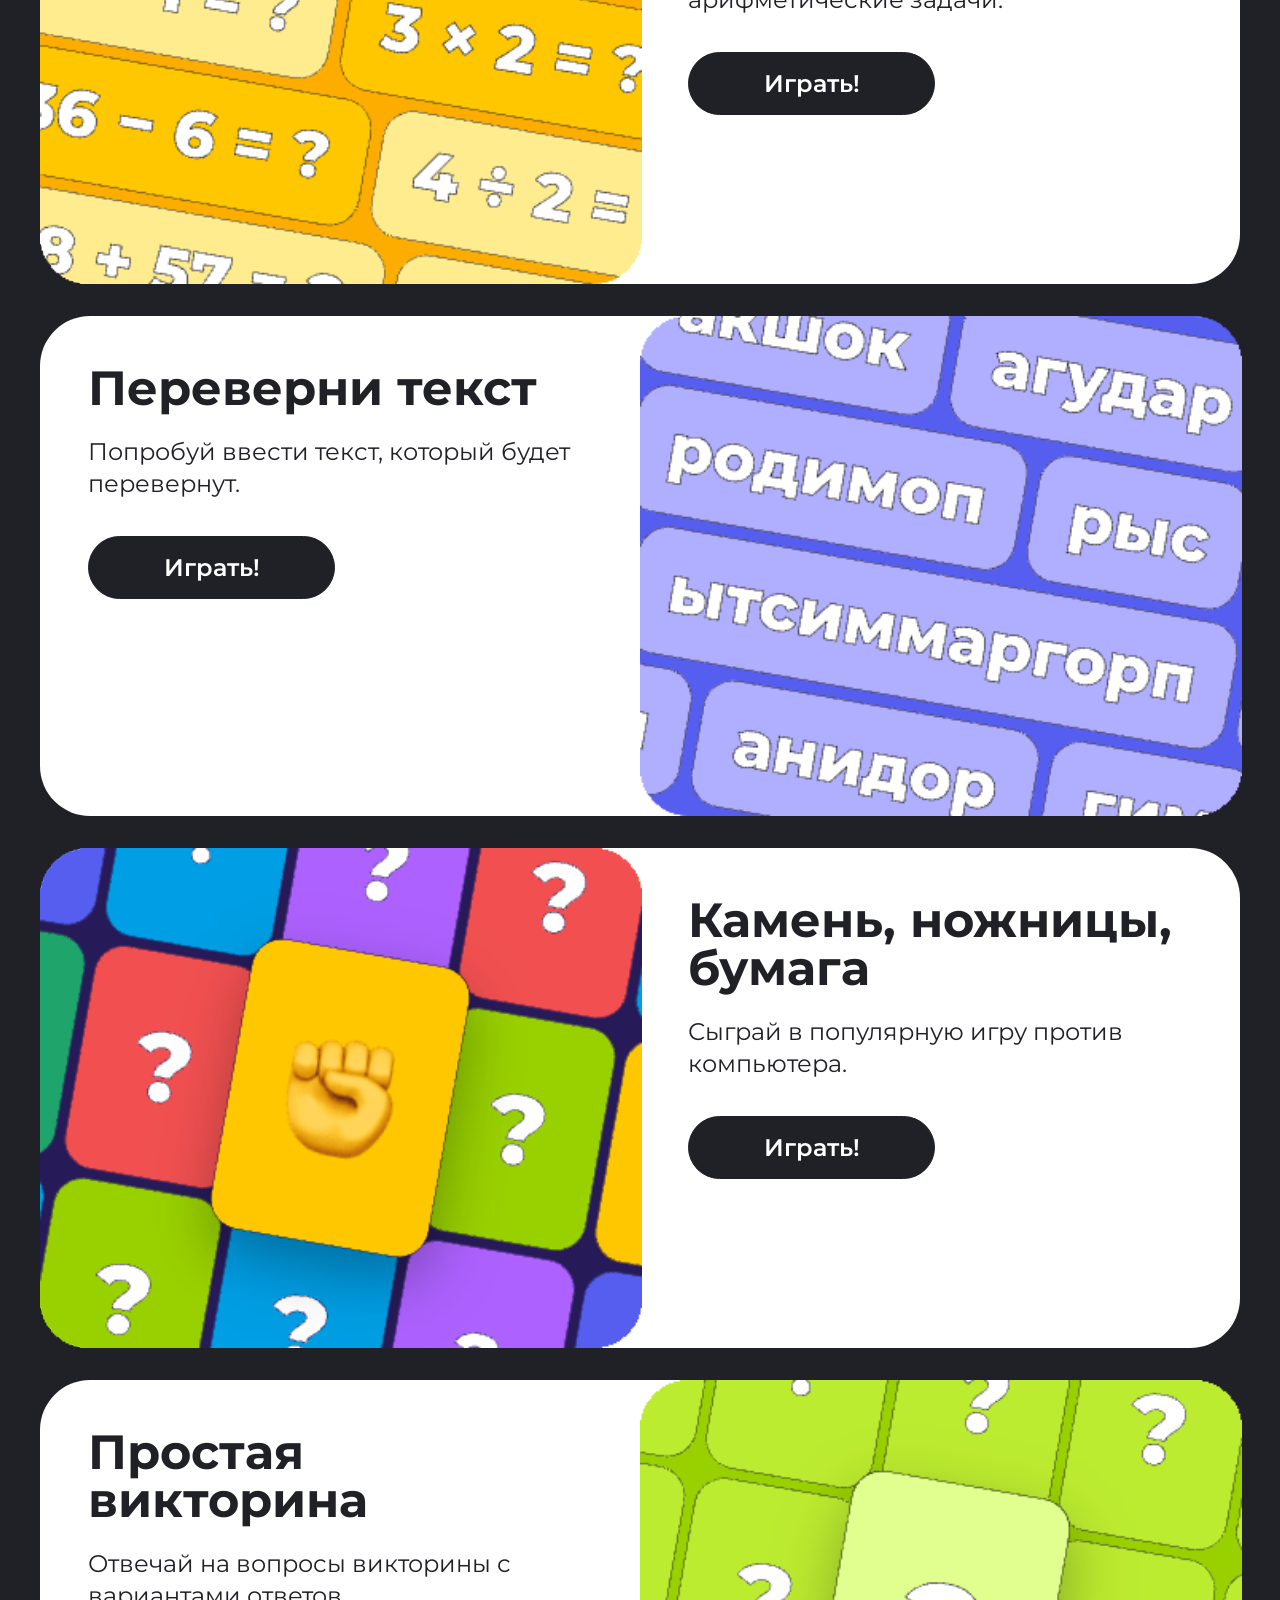
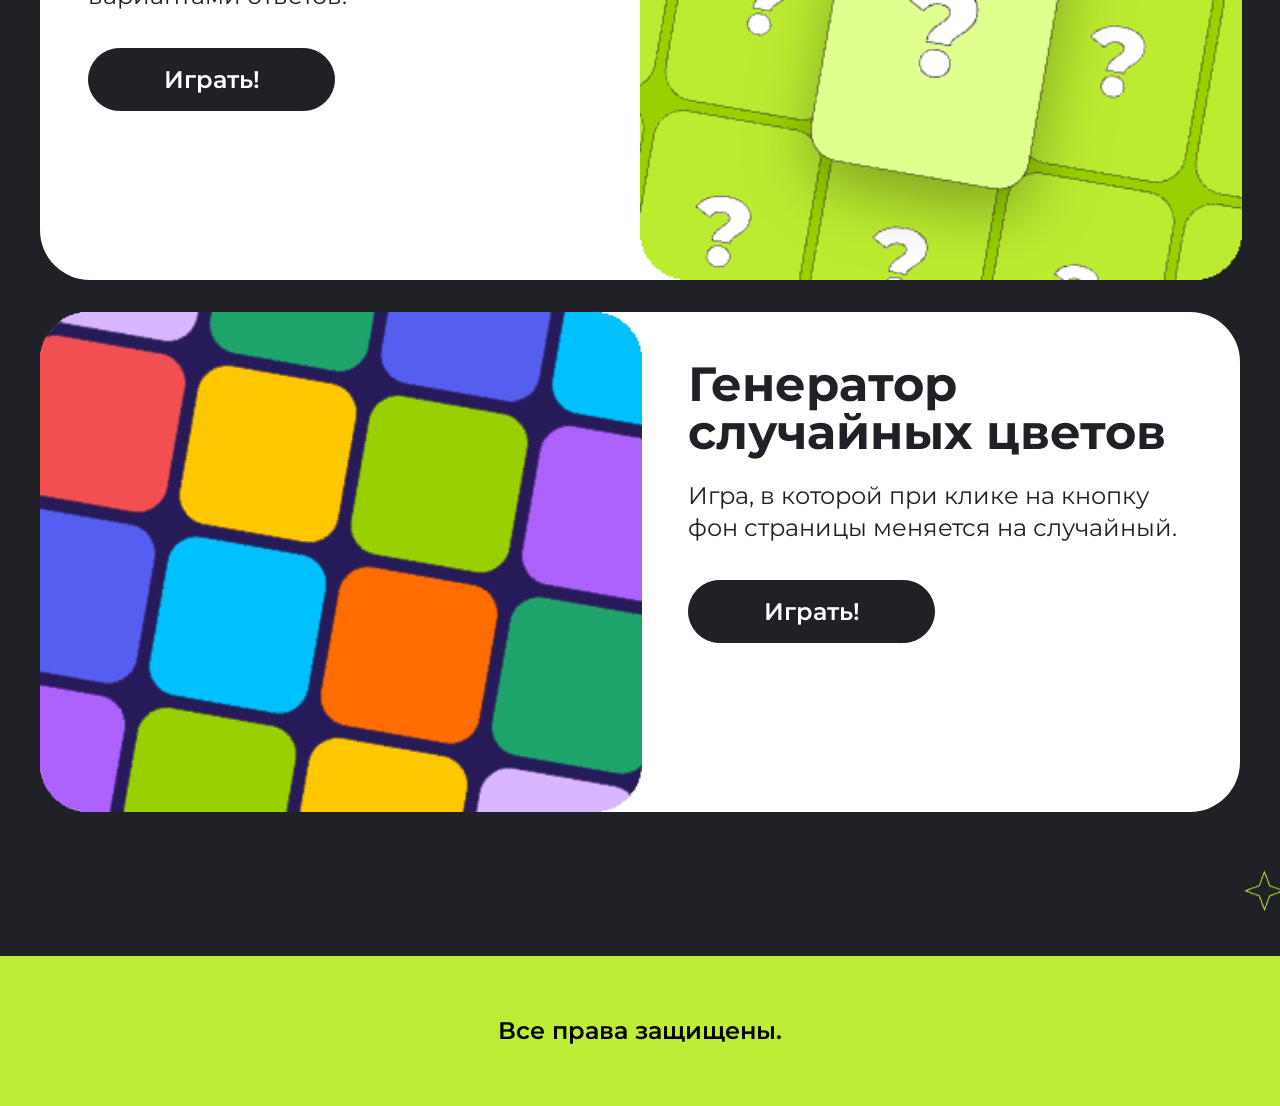
==== commit b7161e67: "bug fix" ====
--- a/index.html
+++ b/index.html
@@ -20,6 +20,8 @@
         <div class="top__button-box">
             <a href="#content"><button class="top__button button">Поехали!</button></a>
         </div>
+    </div>
+    <div class="running-line-box">
     </div>
     <div class="content center" id="content">
         <div class="content__title-box">
--- a/style.css
+++ b/style.css
@@ -17,7 +17,7 @@
 }
 
 .top {
-  height: 800px;
+  height: 710px;
   background-image: url(./img/top-bcg.jpg);
   margin-top: 0;
   background-repeat: no-repeat;
@@ -63,6 +63,14 @@
   text-align: center;
   padding: 16px 28px 16px 28px;
   width: 247px;
+}
+
+.running-line-box {
+  border: 1px solid rgba(255, 255, 255, 0.2);
+  -webkit-backdrop-filter: blur(50px);
+          backdrop-filter: blur(50px);
+  background: rgb(188, 236, 48);
+  height: 90px;
 }
 
 .content {
@@ -423,4 +431,23 @@
   .nav-card__card:hover {
     transform: none;
   }
+  .top {
+    background-image: url(./img/bcg-top-ad.svg.png);
+    background-repeat: no-repeat;
+    background-size: cover;
+    -o-object-fit: cover;
+       object-fit: cover;
+  }
+  .running-line-box {
+    height: 52px;
+  }
+  .mini-games {
+    padding-bottom: 10px;
+  }
+  .footer__text {
+    font-size: 16px;
+  }
+  .mini-games-title-box {
+    margin-bottom: 48px;
+  }
 }/*# sourceMappingURL=style.css.map */
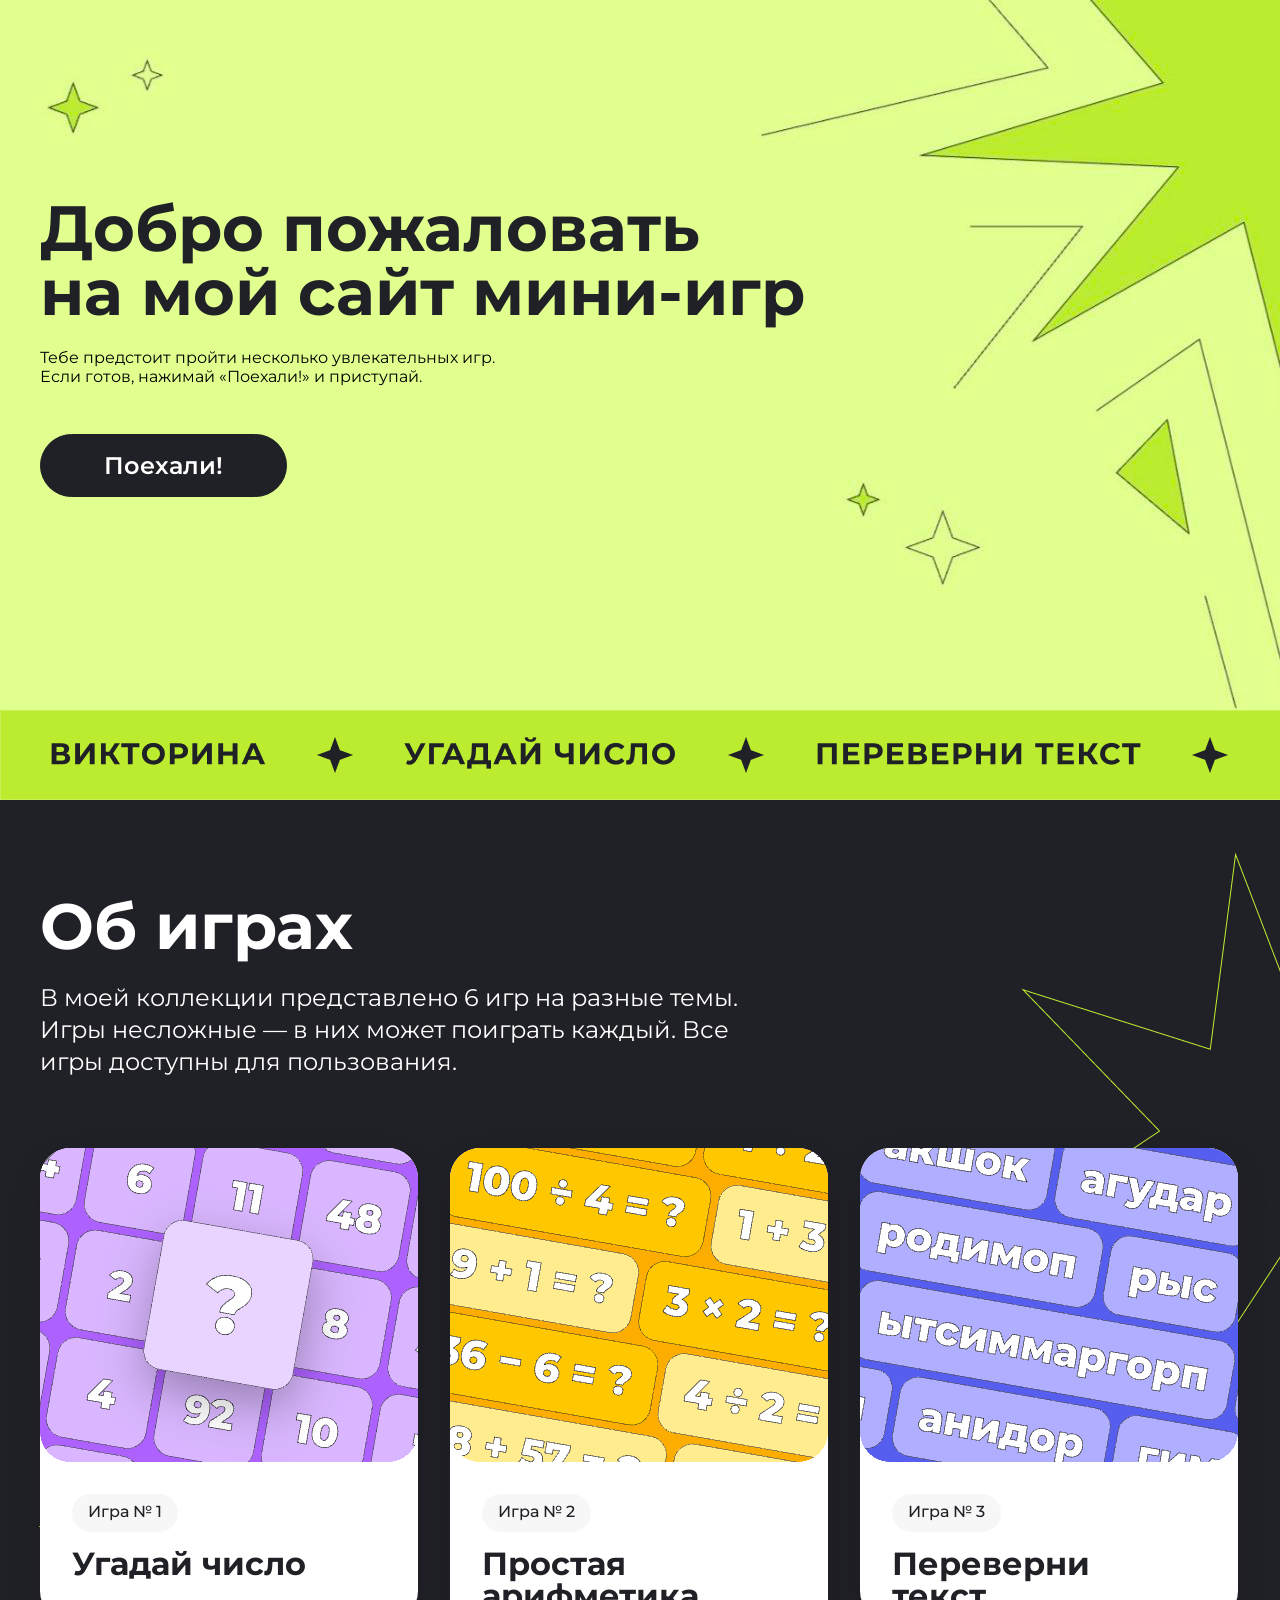
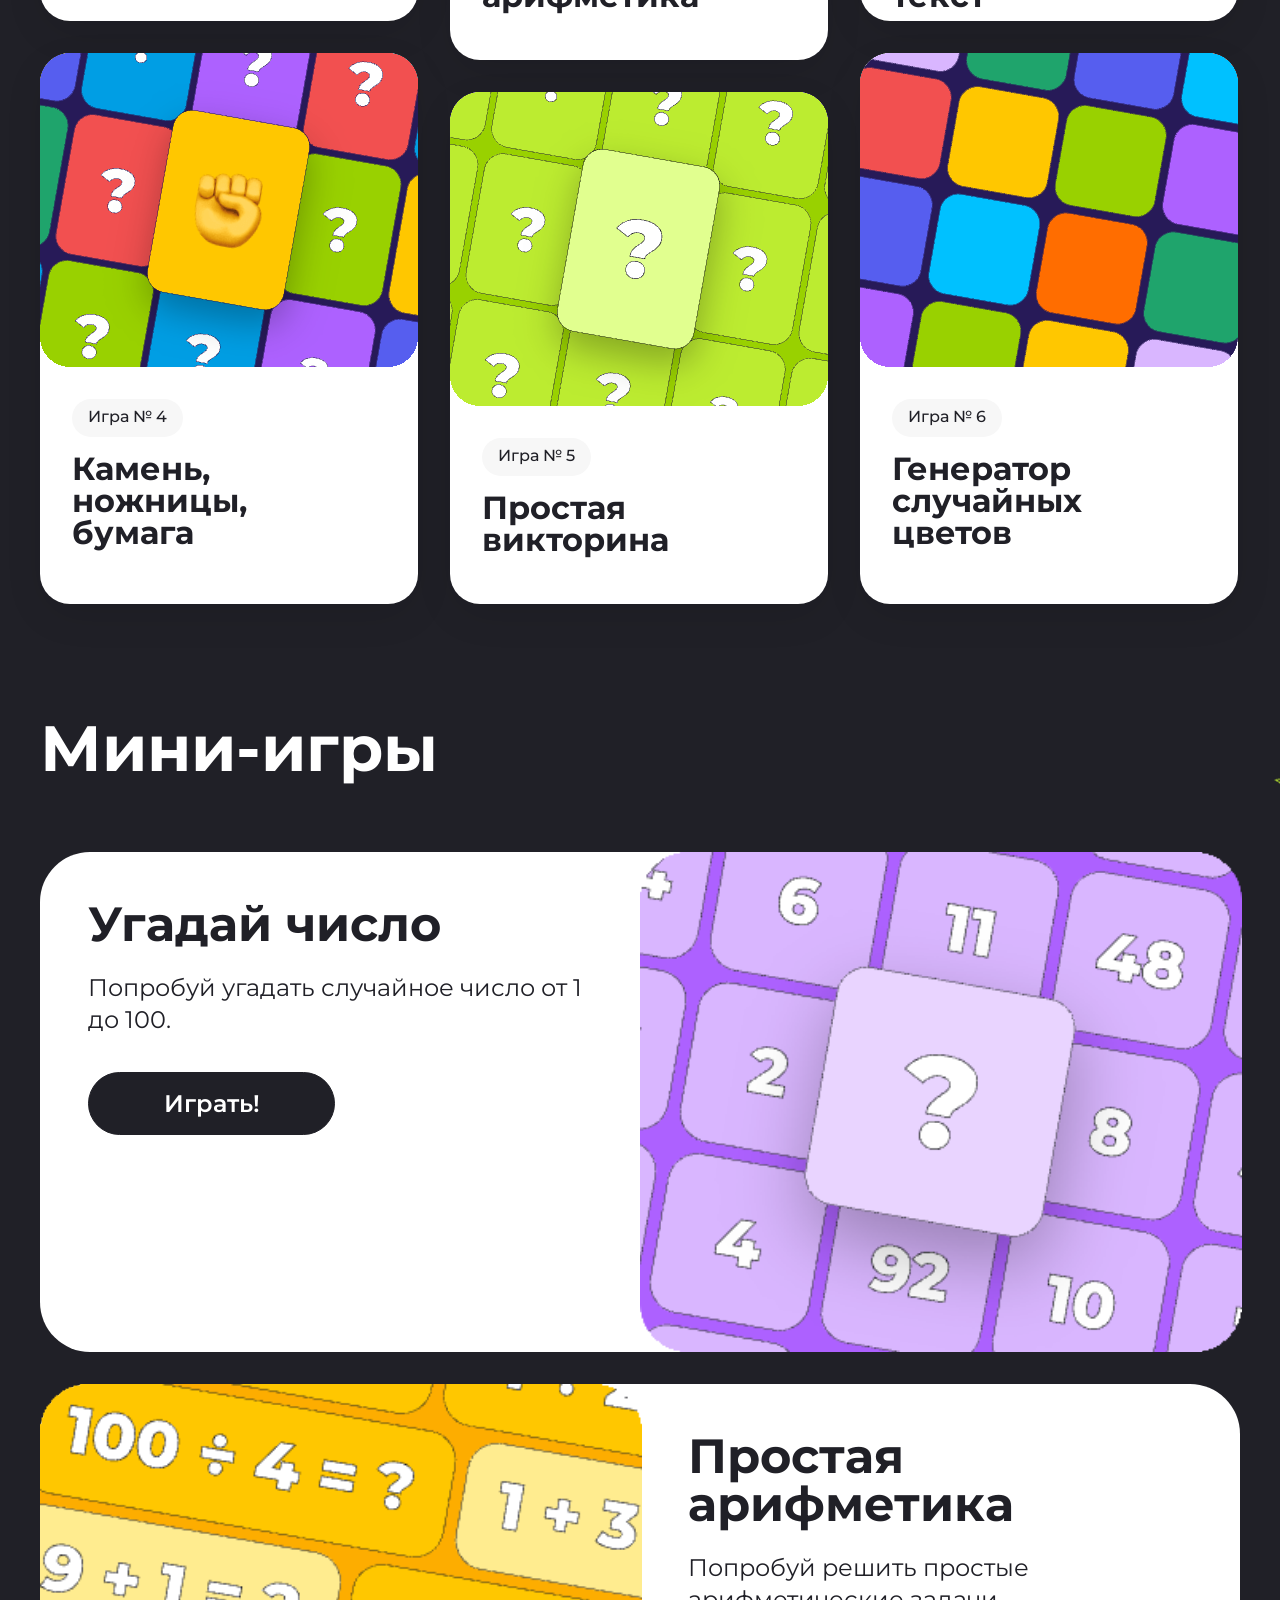
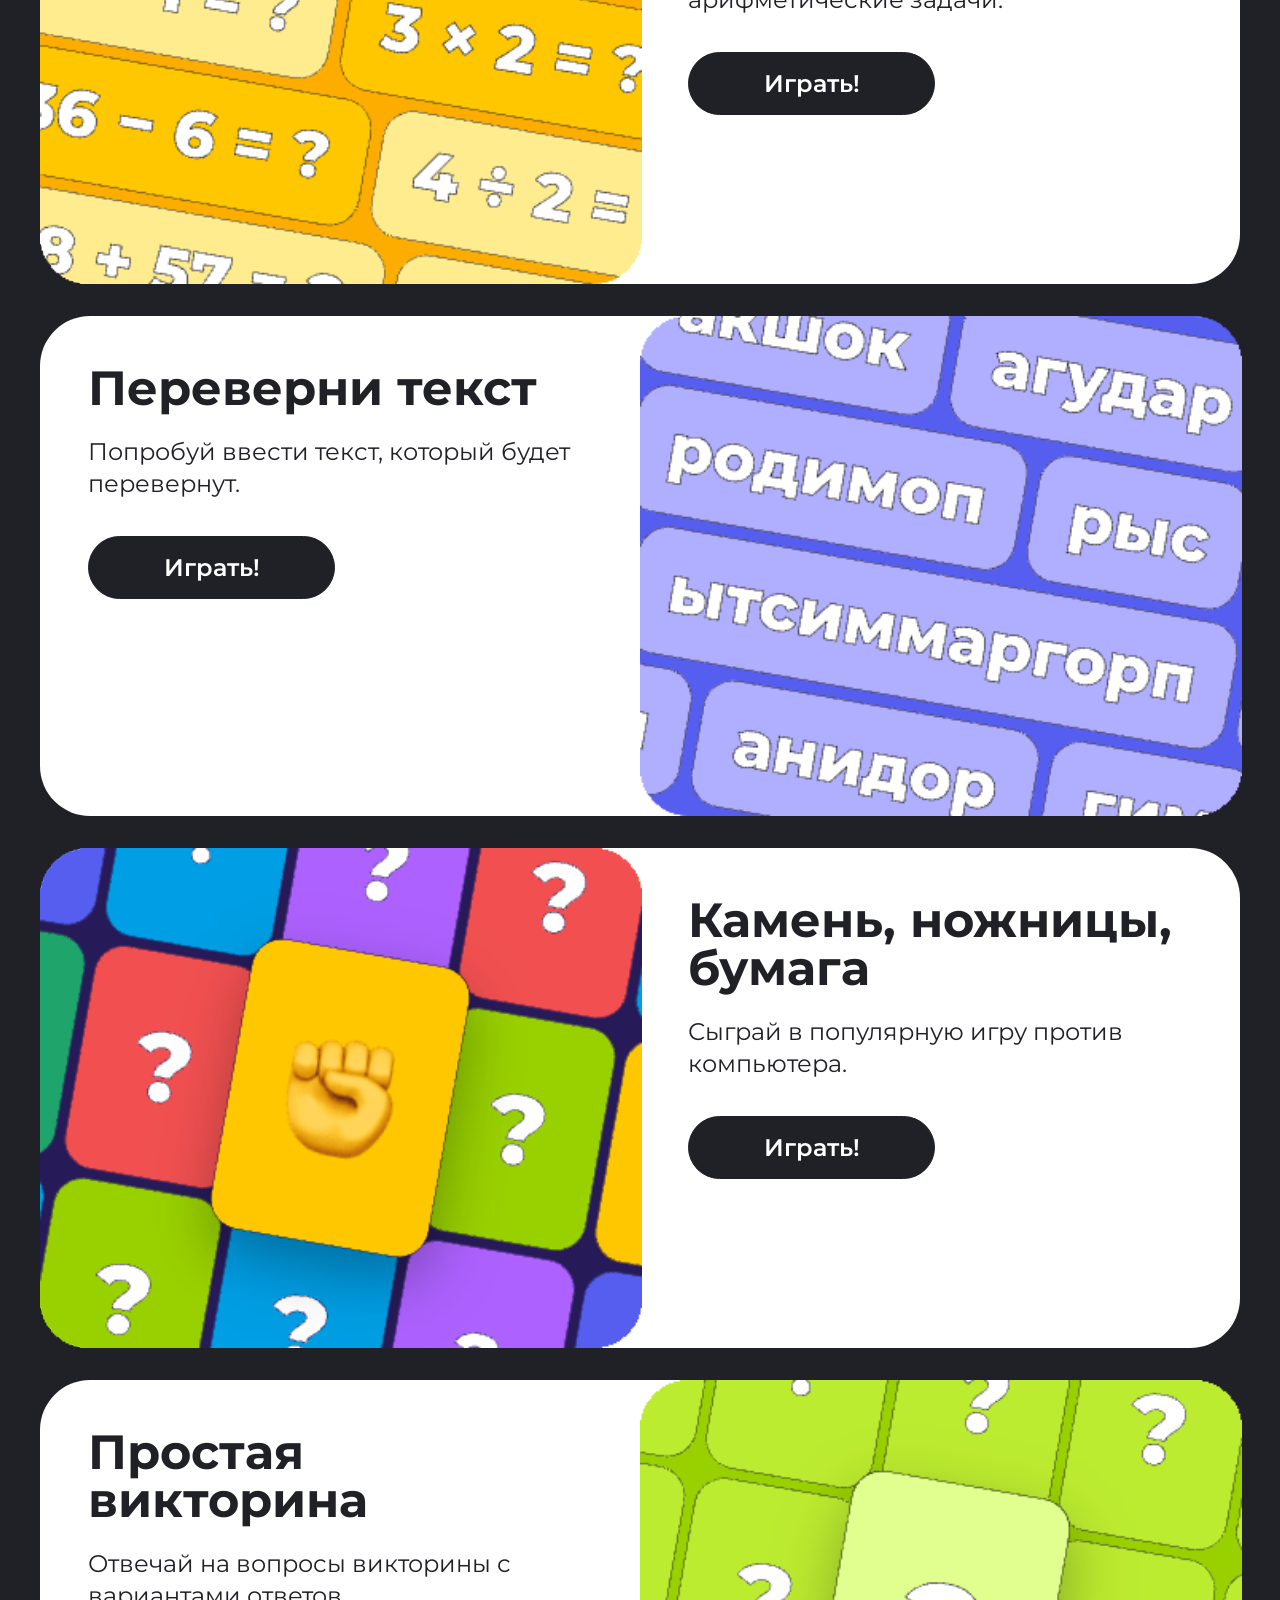
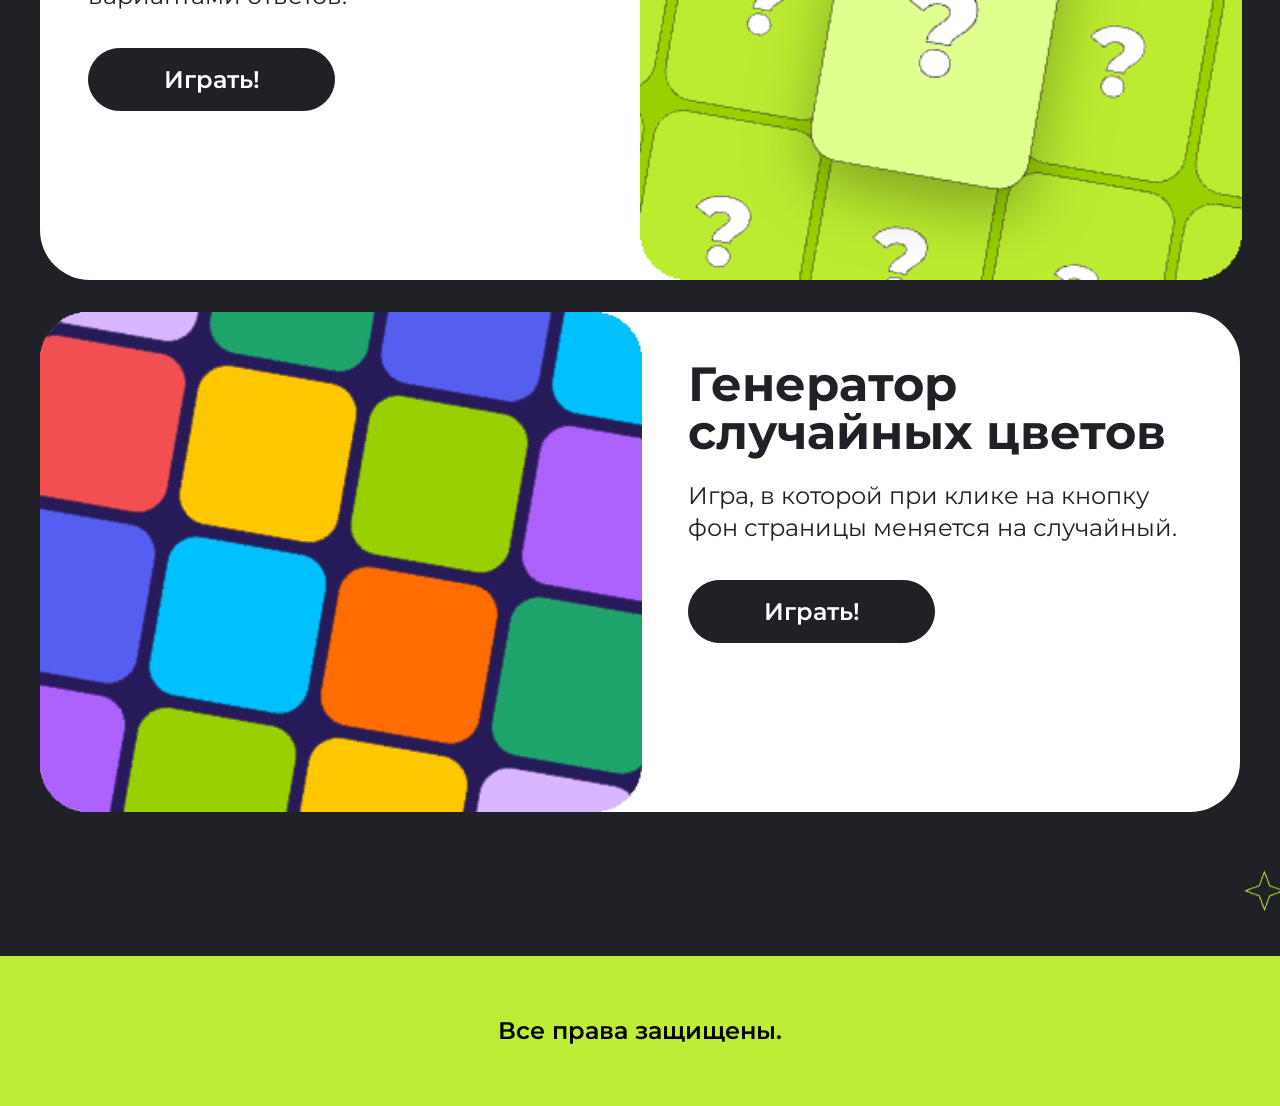
==== commit d94743ee: "final" ====
--- a/index.html
+++ b/index.html
@@ -21,7 +21,12 @@
             <a href="#content"><button class="top__button button">Поехали!</button></a>
         </div>
     </div>
-    <div class="running-line-box">
+    <div class="image-marquee">
+        <div class="image-track">
+            <img src="./img/animation-scrall.png" alt="Icon 1">
+            <img src="./img/animation-scrall.png" alt="Icon 1">
+        </div>
+    </div>
     </div>
     <div class="content center" id="content">
         <div class="content__title-box">
@@ -104,7 +109,7 @@
                     <div class="game-card__description-box">
                         <p class="game-card__description">Попробуй решить простые арифметические задачи.</p>
                     </div>
-                    <button class="game-card__button button">Играть!</button>
+                    <button class="game-card__button button" id="SecondGame">Играть!</button>
                 </div>
                 <div class="game-card__right">
                     <img src="./img/img-card-2.png" alt="фон" class="game-card__img">
@@ -116,7 +121,7 @@
                     <div class="game-card__description-box">
                         <p class="game-card__description">Попробуй ввести текст, который будет перевернут.</p>
                     </div>
-                    <button class="game-card__button button">Играть!</button>
+                    <button class="game-card__button button" id="ThirdGame">Играть!</button>
                 </div>
                 <div class="game-card__right">
                     <img src="./img/img-card-3.png" alt="фон" class="game-card__img">
@@ -128,7 +133,7 @@
                     <div class="game-card__description-box">
                         <p class="game-card__description">Сыграй в популярную игру против компьютера.</p>
                     </div>
-                    <button class="game-card__button button">Играть!</button>
+                    <button class="game-card__button button" id="fourthGame">Играть!</button>
                 </div>
                 <div class="game-card__right">
                     <img src="./img/img-card-4.png" alt="фон" class="game-card__img">
@@ -140,7 +145,7 @@
                     <div class="game-card__description-box">
                         <p class="game-card__description">Отвечай на вопросы викторины с вариантами ответов.</p>
                     </div>
-                    <button class="game-card__button button">Играть!</button>
+                    <button class="game-card__button button" id="fifthGame">Играть!</button>
                 </div>
                 <div class="game-card__right">
                     <img src="./img/img-card-5.png" alt="фон" class="game-card__img">
--- a/style.css
+++ b/style.css
@@ -5,6 +5,7 @@
   font-optical-sizing: auto;
   font-style: normal;
   box-sizing: border-box;
+  scroll-behavior: smooth;
 }
 
 .center {
@@ -294,6 +295,35 @@
   text-align: center;
 }
 
+.image-marquee {
+  width: 100%;
+  overflow: hidden;
+  background: #f8f9fa;
+  position: relative;
+}
+
+.image-track {
+  display: flex;
+  animation: scroll-images 30s linear infinite;
+  width: -moz-max-content;
+  width: max-content;
+}
+
+.image-track img {
+  height: 90px;
+  width: auto;
+  flex-shrink: 0;
+  transition: transform 0.3s ease;
+}
+
+@keyframes scroll-images {
+  0% {
+    transform: translateX(0);
+  }
+  100% {
+    transform: translateX(-50%);
+  }
+}
 @media (max-width: 1200px) {
   .content {
     display: none;
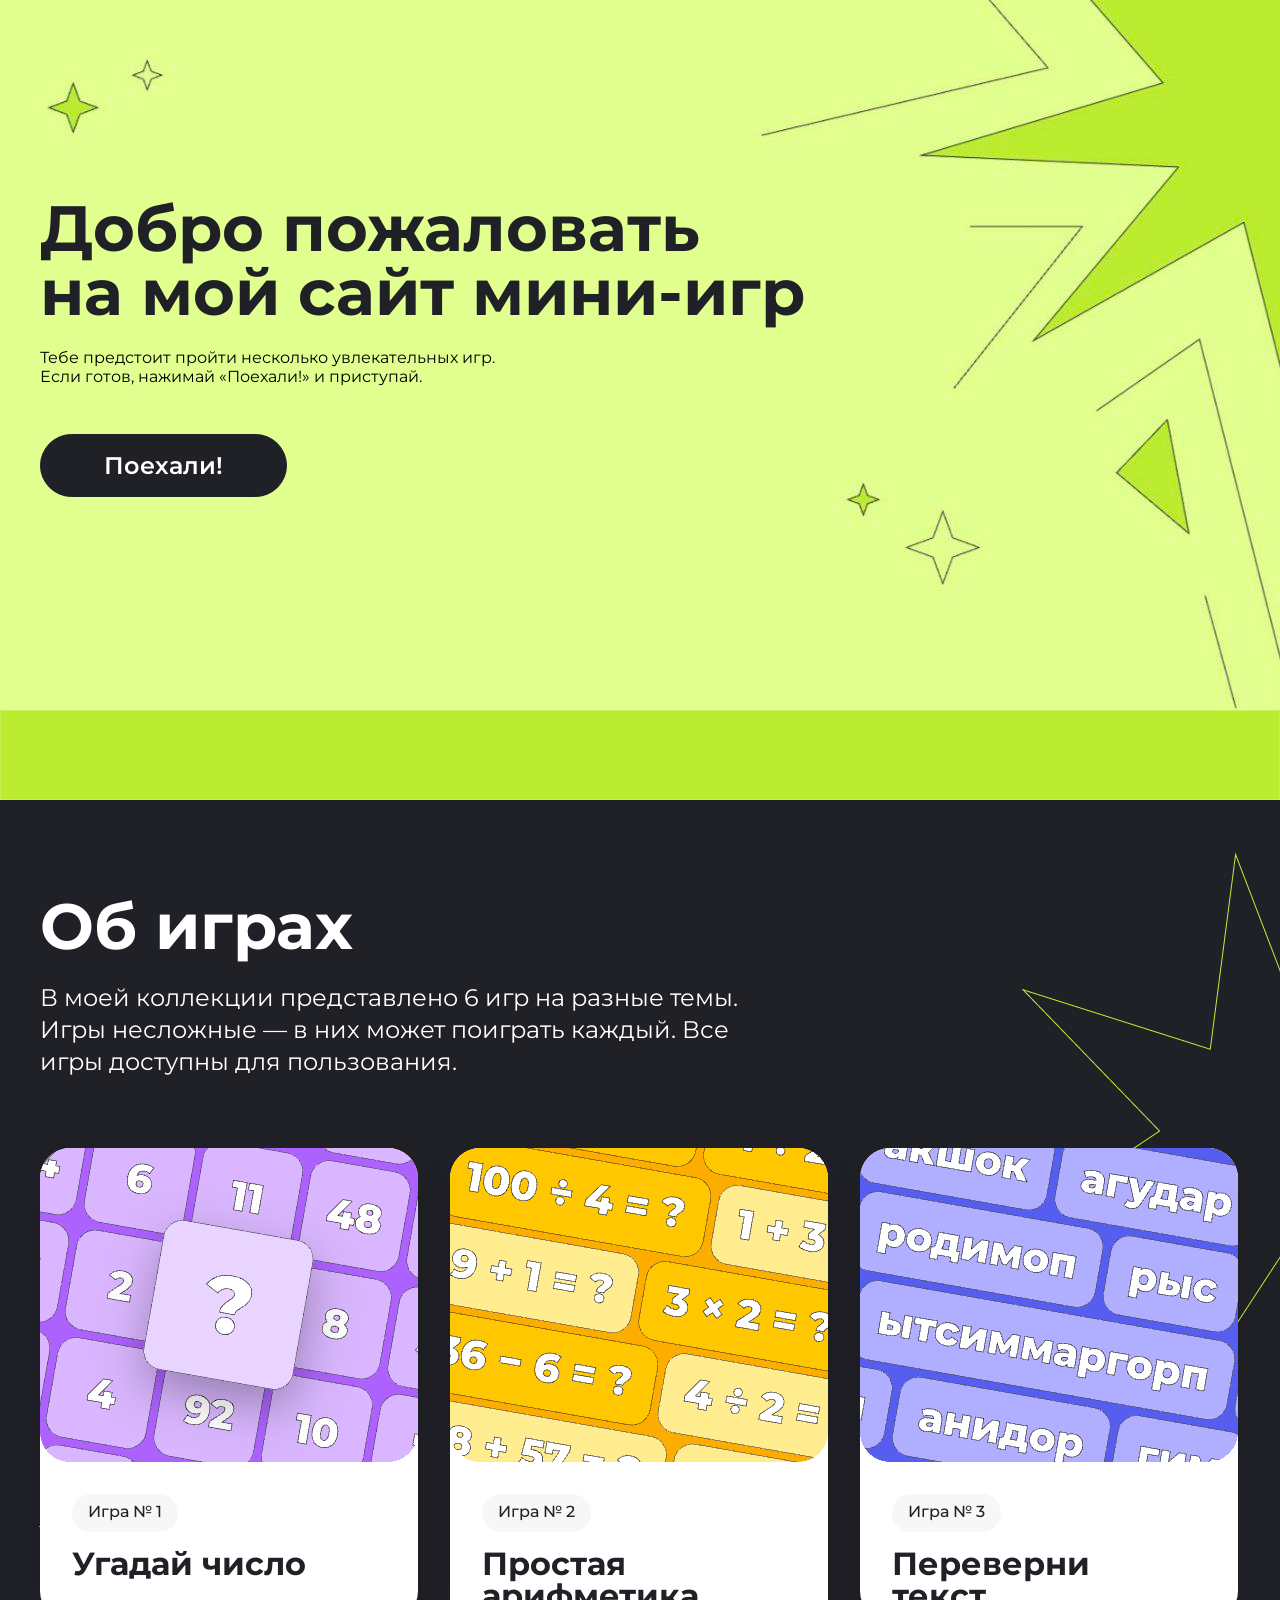
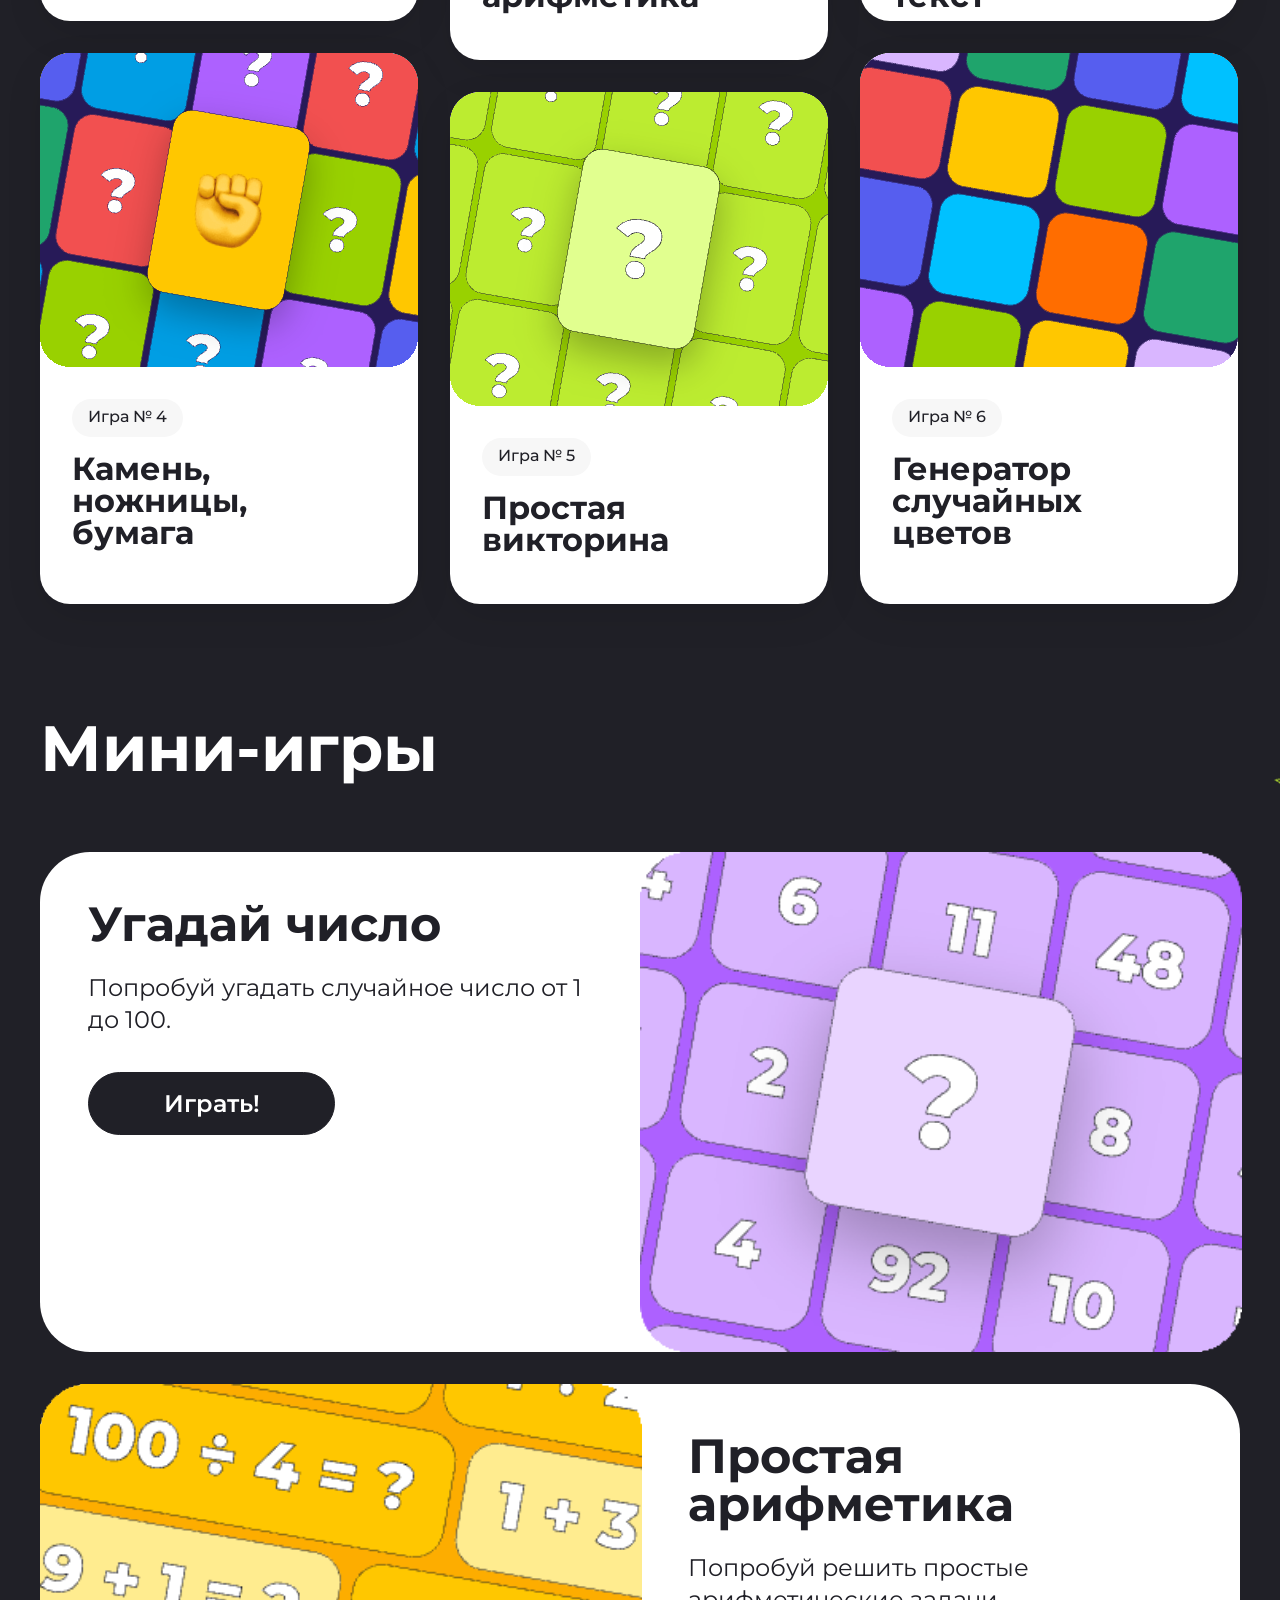
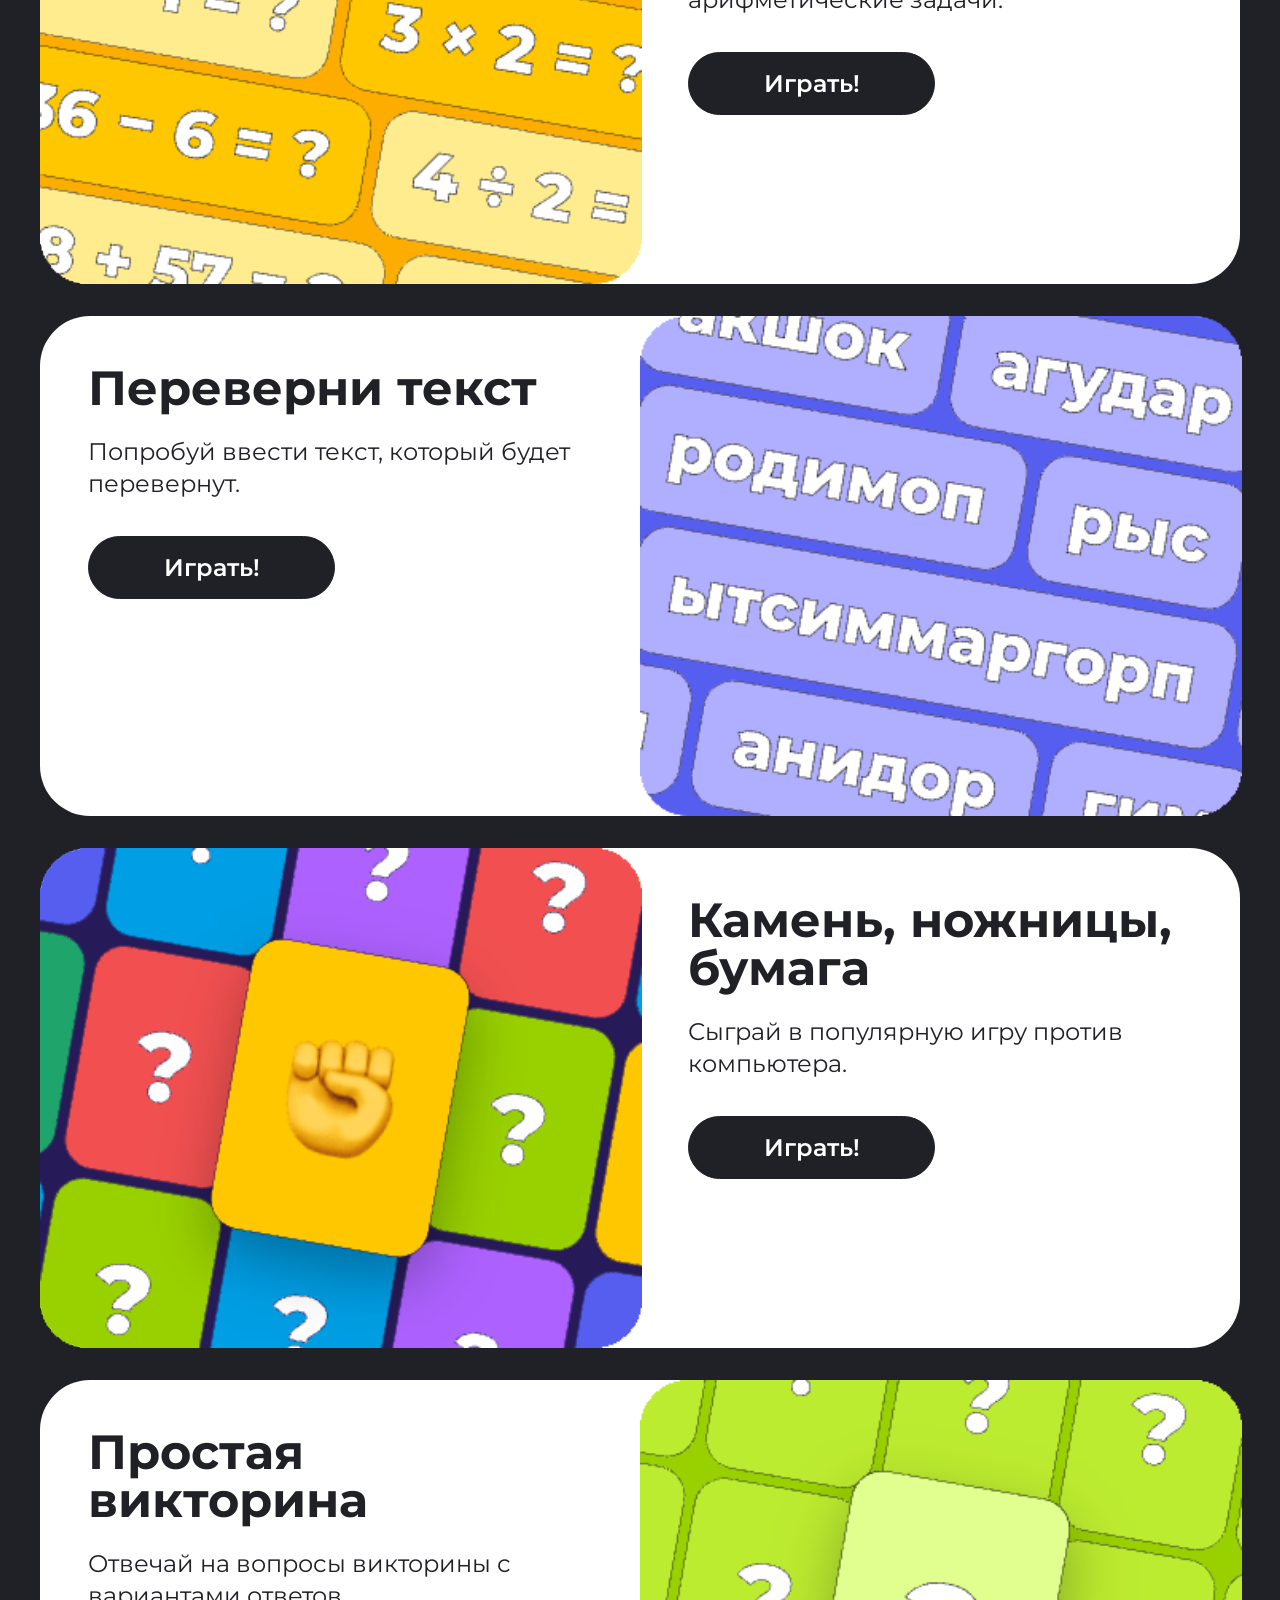
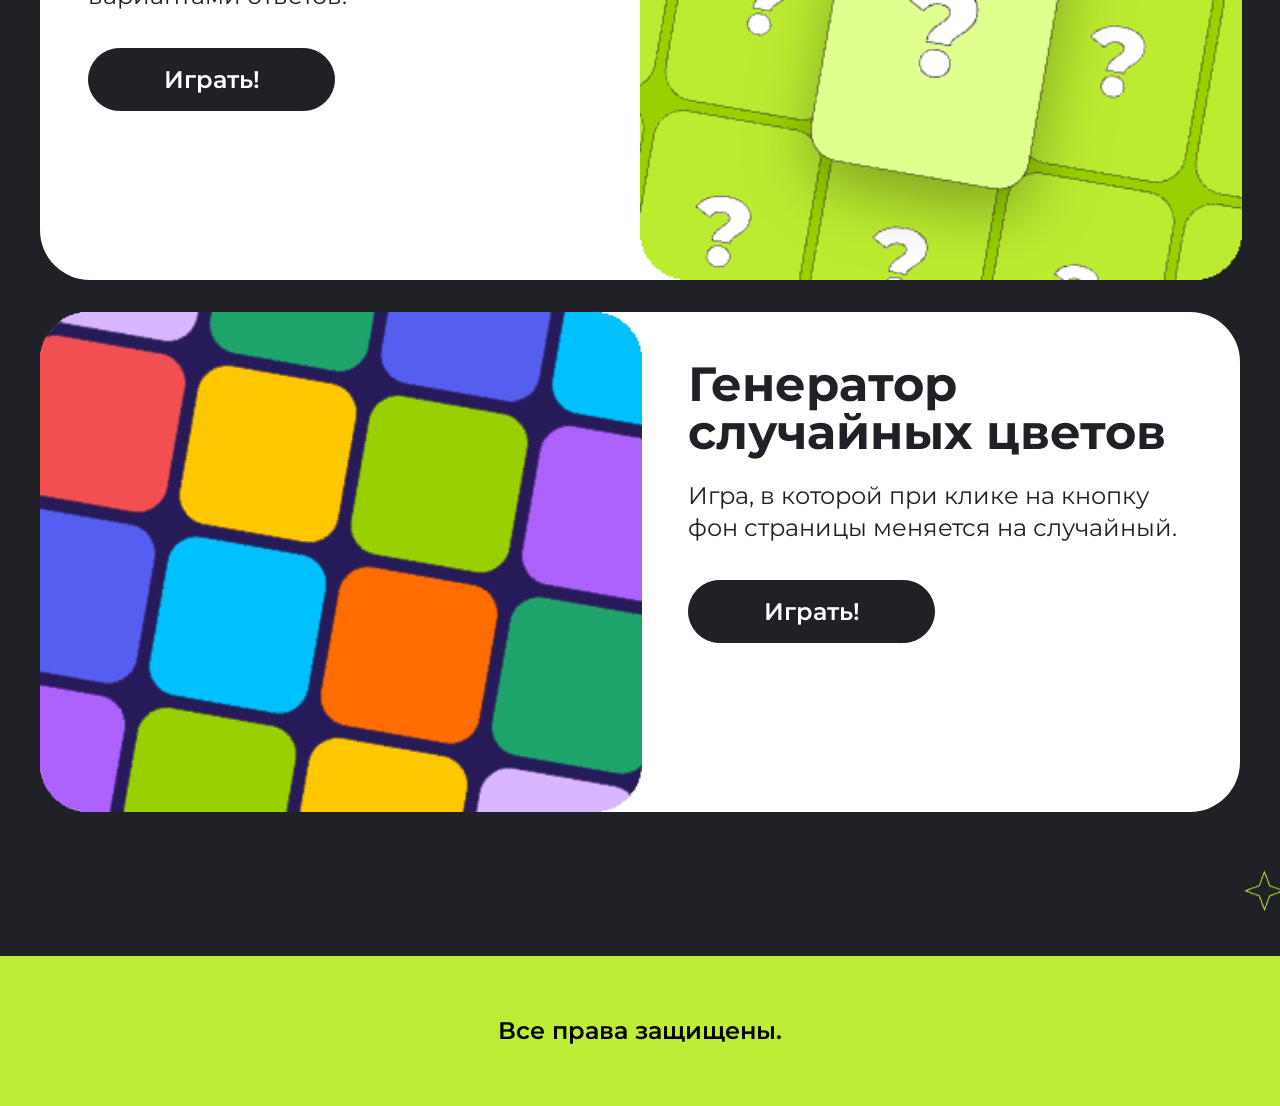
==== commit 2603c0f5: "Merge dd7f0a484aaf9aa0b42af58ed100d0860f3e78e1 into 95be38918806f22ef54a02939f7fbf4eda210731" ====
--- a/index.html
+++ b/index.html
@@ -21,12 +21,7 @@
             <a href="#content"><button class="top__button button">Поехали!</button></a>
         </div>
     </div>
-    <div class="image-marquee">
-        <div class="image-track">
-            <img src="./img/animation-scrall.png" alt="Icon 1">
-            <img src="./img/animation-scrall.png" alt="Icon 1">
-        </div>
-    </div>
+    <div class="running-line-box">
     </div>
     <div class="content center" id="content">
         <div class="content__title-box">
@@ -121,7 +116,7 @@
                     <div class="game-card__description-box">
                         <p class="game-card__description">Попробуй ввести текст, который будет перевернут.</p>
                     </div>
-                    <button class="game-card__button button" id="ThirdGame">Играть!</button>
+                    <button class="game-card__button button">Играть!</button>
                 </div>
                 <div class="game-card__right">
                     <img src="./img/img-card-3.png" alt="фон" class="game-card__img">
@@ -133,7 +128,7 @@
                     <div class="game-card__description-box">
                         <p class="game-card__description">Сыграй в популярную игру против компьютера.</p>
                     </div>
-                    <button class="game-card__button button" id="fourthGame">Играть!</button>
+                    <button class="game-card__button button">Играть!</button>
                 </div>
                 <div class="game-card__right">
                     <img src="./img/img-card-4.png" alt="фон" class="game-card__img">
@@ -145,7 +140,7 @@
                     <div class="game-card__description-box">
                         <p class="game-card__description">Отвечай на вопросы викторины с вариантами ответов.</p>
                     </div>
-                    <button class="game-card__button button" id="fifthGame">Играть!</button>
+                    <button class="game-card__button button">Играть!</button>
                 </div>
                 <div class="game-card__right">
                     <img src="./img/img-card-5.png" alt="фон" class="game-card__img">
--- a/style.css
+++ b/style.css
@@ -5,7 +5,6 @@
   font-optical-sizing: auto;
   font-style: normal;
   box-sizing: border-box;
-  scroll-behavior: smooth;
 }
 
 .center {
@@ -295,35 +294,6 @@
   text-align: center;
 }
 
-.image-marquee {
-  width: 100%;
-  overflow: hidden;
-  background: #f8f9fa;
-  position: relative;
-}
-
-.image-track {
-  display: flex;
-  animation: scroll-images 30s linear infinite;
-  width: -moz-max-content;
-  width: max-content;
-}
-
-.image-track img {
-  height: 90px;
-  width: auto;
-  flex-shrink: 0;
-  transition: transform 0.3s ease;
-}
-
-@keyframes scroll-images {
-  0% {
-    transform: translateX(0);
-  }
-  100% {
-    transform: translateX(-50%);
-  }
-}
 @media (max-width: 1200px) {
   .content {
     display: none;
